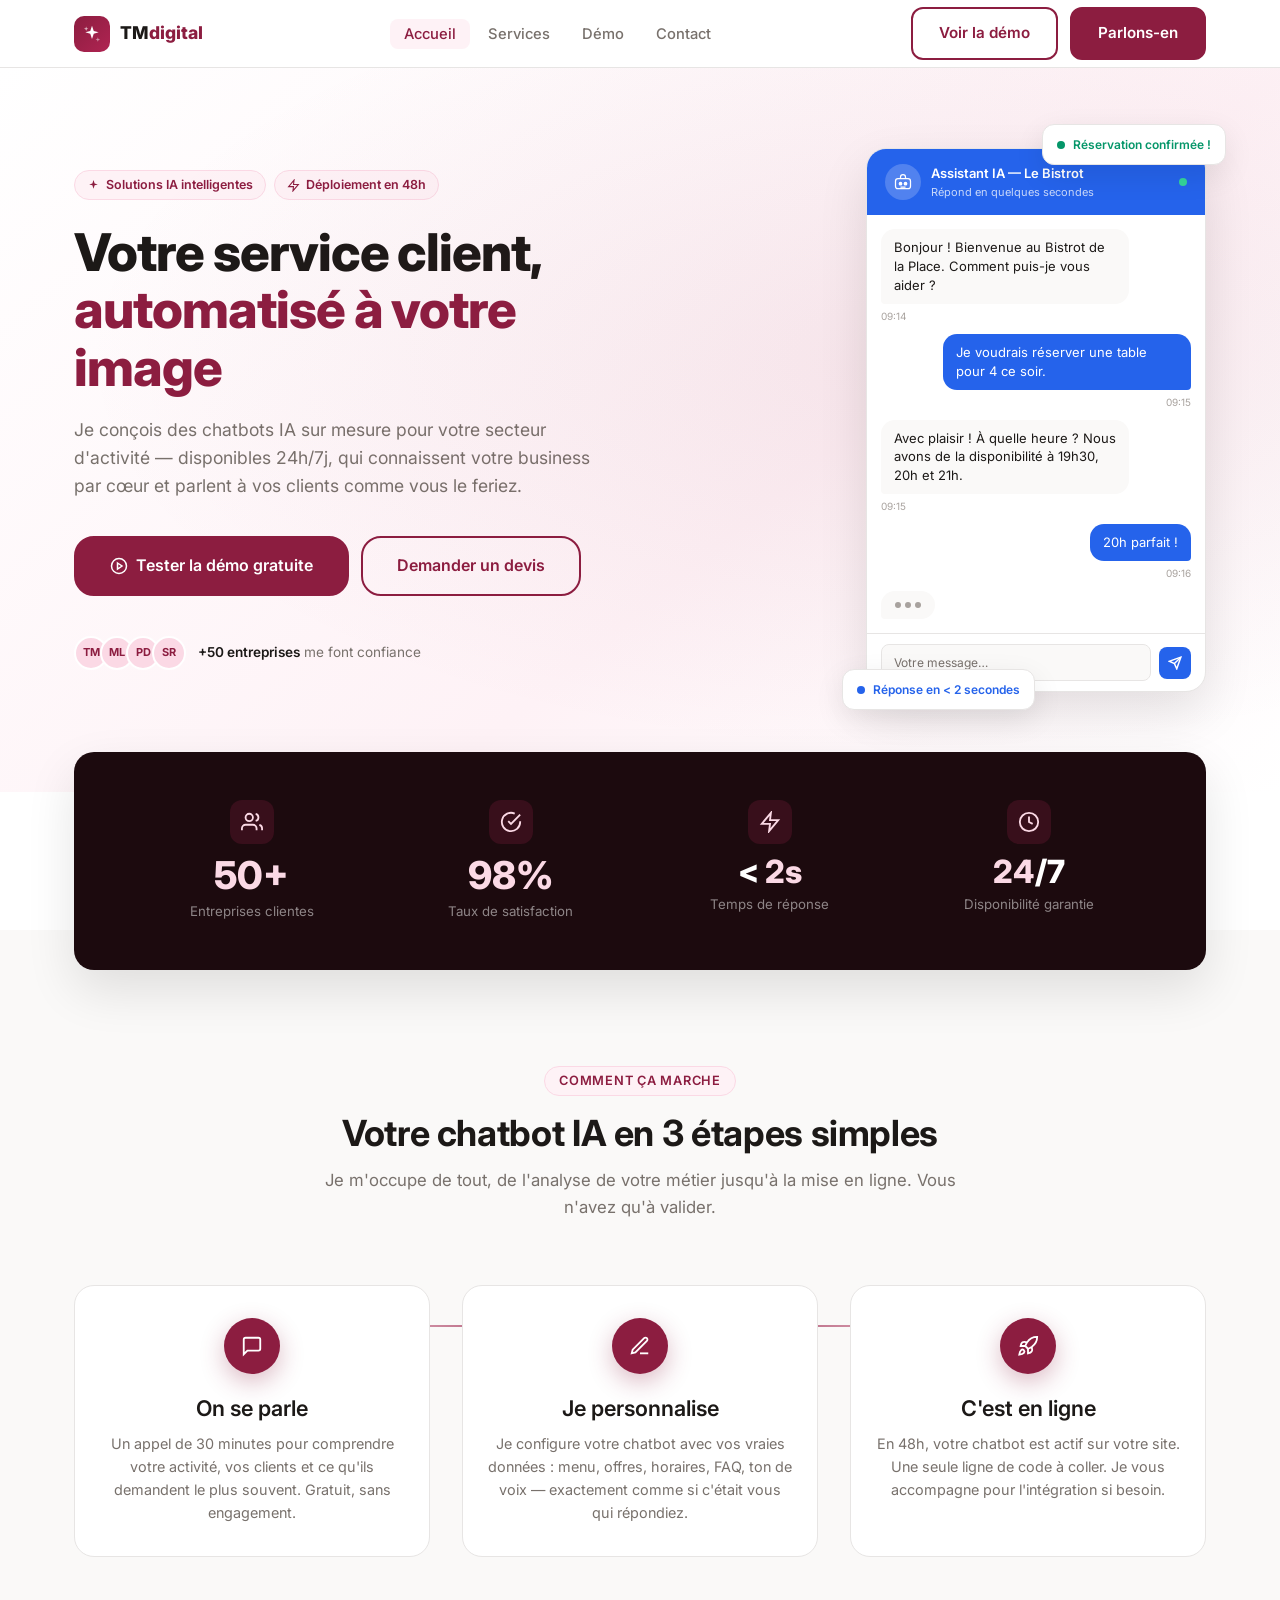
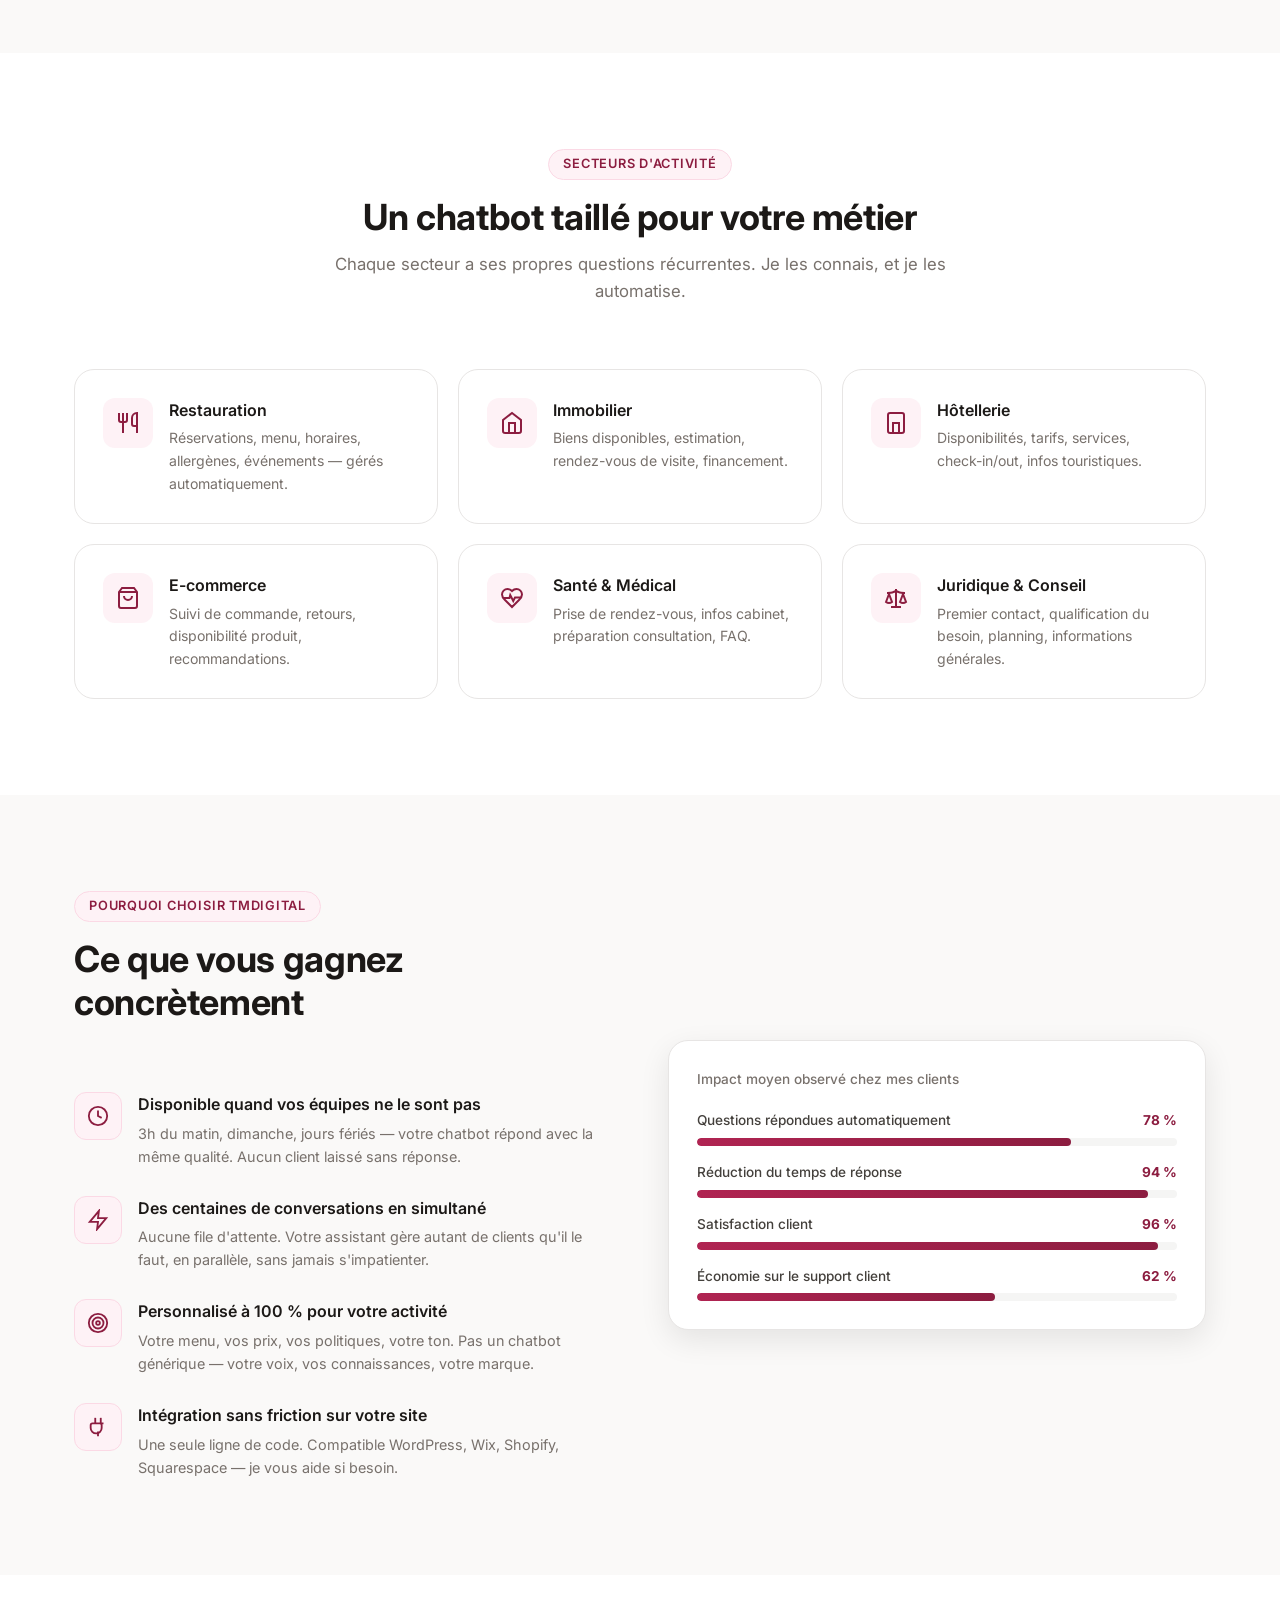
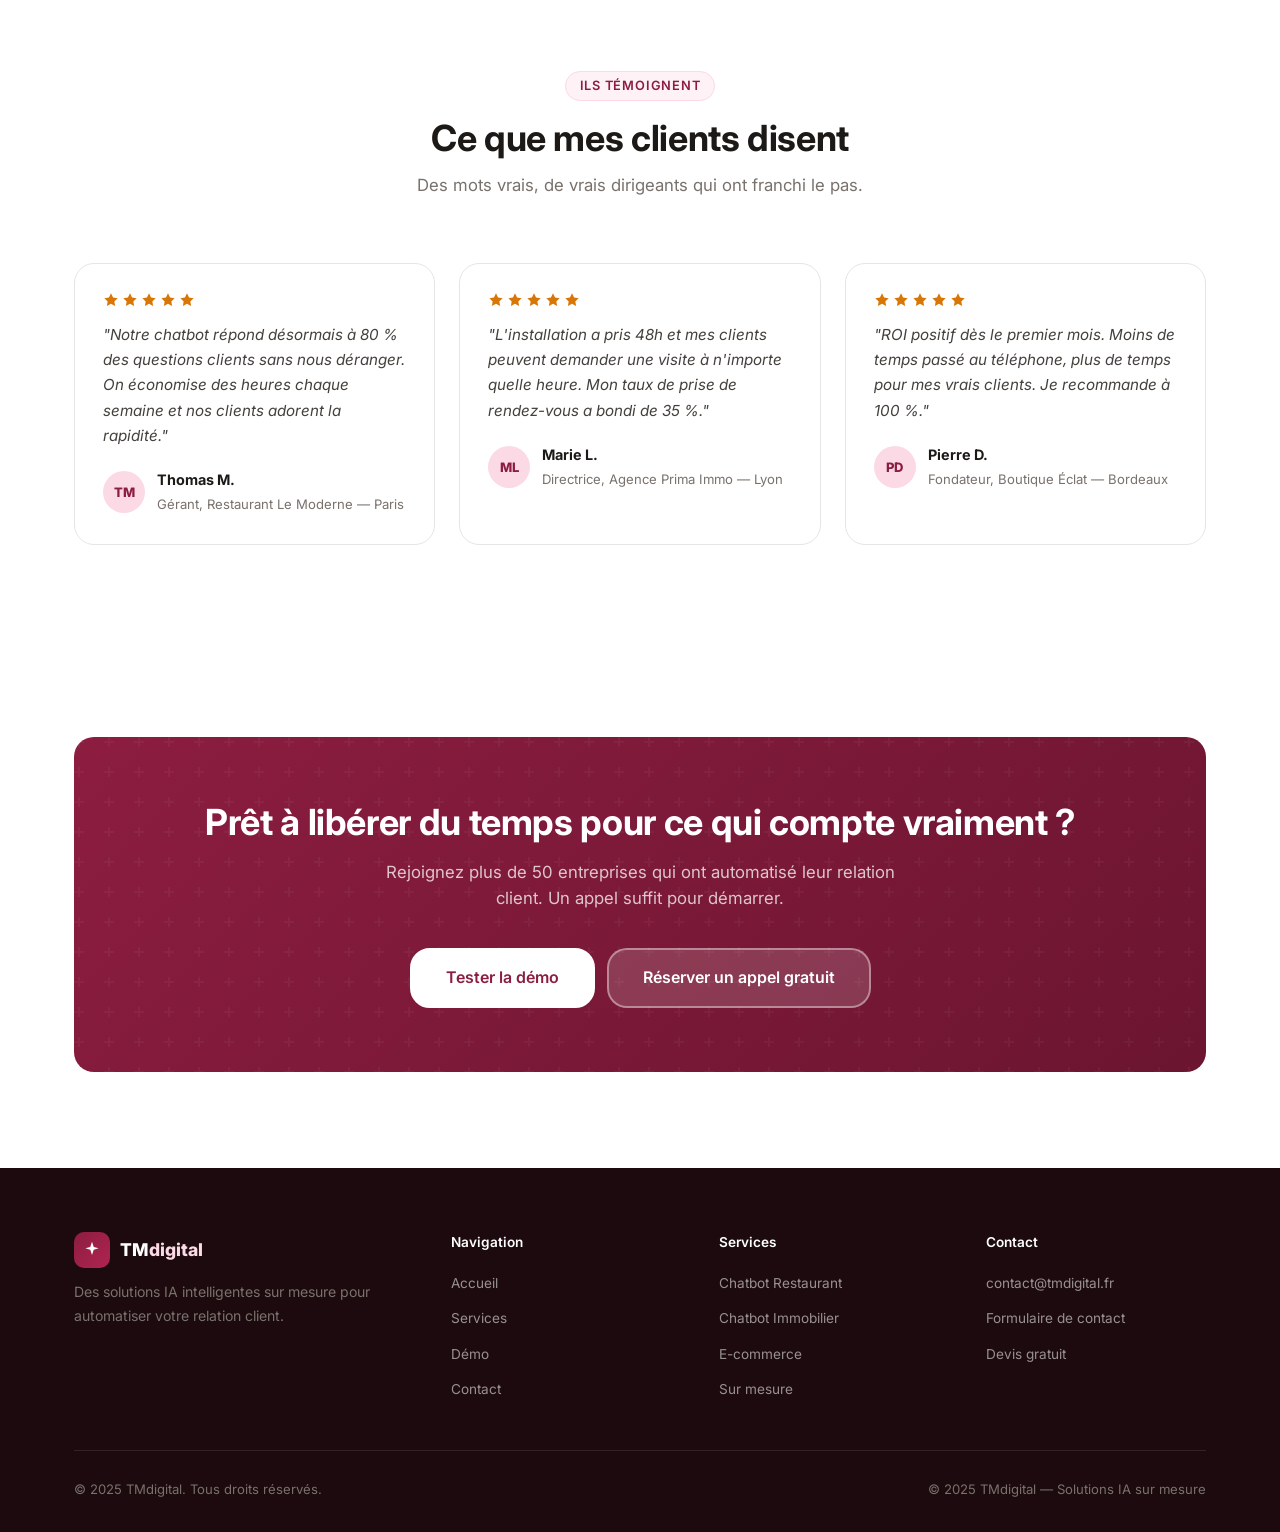
==== static/index.html @ 53745bdd "TM Digital - premier deploiement" ====
<!DOCTYPE html>
<html lang="fr">
<head>
  <meta charset="UTF-8" />
  <meta name="viewport" content="width=device-width, initial-scale=1.0" />
  <title>TMdigital — Solutions IA sur mesure pour votre entreprise</title>
  <meta name="description" content="TMdigital conçoit des chatbots IA personnalisés pour votre secteur. Restaurant, immobilier, e-commerce. Disponibles 24h/7j, intégrables en 48h." />
  <link rel="preconnect" href="https://fonts.googleapis.com" />
  <link rel="preconnect" href="https://fonts.gstatic.com" crossorigin />
  <link href="https://fonts.googleapis.com/css2?family=Inter:wght@400;500;600;700;800&display=swap" rel="stylesheet" />
  <link rel="stylesheet" href="/static/css/style.css" />
</head>
<body>

<!-- ── Navigation ── -->
<header class="nav">
  <div class="container nav-inner">
    <a href="/" class="nav-logo">
      <div class="nav-logo-icon">
        <!-- Sparkle IA -->
        <svg width="20" height="20" viewBox="0 0 24 24" fill="white">
          <path d="M12 2l2.09 6.26L20 10l-5.91 1.74L12 18l-2.09-6.26L4 10l5.91-1.74L12 2z"/>
          <path d="M5 3l.68 2.04L7.74 5.72 5.72 6.4 5 8.44 4.28 6.4 2.26 5.72l2.06-.68L5 3z" opacity=".7"/>
          <path d="M19 16l.68 2.04 2.06.68-2.06.68L19 21.44l-.68-2.04-2.06-.68 2.06-.68L19 16z" opacity=".5"/>
        </svg>
      </div>
      <div class="nav-logo-name">TM<span>digital</span></div>
    </a>
    <nav aria-label="Navigation principale">
      <ul class="nav-links">
        <li><a href="/" class="active">Accueil</a></li>
        <li><a href="/services">Services</a></li>
        <li><a href="/demo">Démo</a></li>
        <li><a href="/contact">Contact</a></li>
      </ul>
    </nav>
    <div class="nav-cta">
      <a href="/demo" class="btn btn-outline">Voir la démo</a>
      <a href="tel:+32465741025" class="btn btn-primary">Parlons-en</a>
    </div>
    <button class="nav-burger" aria-label="Menu" aria-expanded="false">
      <span></span><span></span><span></span>
    </button>
  </div>
</header>

<!-- ── Hero ── -->
<section class="hero">
  <div class="container hero-grid">
    <div class="hero-content">
      <div class="hero-badges">
        <span class="hero-badge">
          <svg viewBox="0 0 24 24" fill="currentColor"><path d="M12 2l2.09 6.26L20 10l-5.91 1.74L12 18l-2.09-6.26L4 10l5.91-1.74L12 2z"/></svg>
          Solutions IA intelligentes
        </span>
        <span class="hero-badge">
          <svg viewBox="0 0 24 24" fill="none" stroke="currentColor" stroke-width="2"><path d="M13 2L3 14h9l-1 8 10-12h-9l1-8z"/></svg>
          Déploiement en 48h
        </span>
      </div>
      <h1>
        Votre service client,<br>
        <em>automatisé à votre image</em>
      </h1>
      <p class="hero-sub">
        Je conçois des chatbots IA sur mesure pour votre secteur d'activité —
        disponibles 24h/7j, qui connaissent votre business par cœur et parlent
        à vos clients comme vous le feriez.
      </p>
      <div class="hero-actions">
        <a href="/demo" class="btn btn-primary btn-lg">
          <svg width="18" height="18" viewBox="0 0 24 24" fill="none" stroke="currentColor" stroke-width="2"><circle cx="12" cy="12" r="10"/><polygon points="10 8 16 12 10 16 10 8"/></svg>
          Tester la démo gratuite
        </a>
        <a href="/contact" class="btn btn-outline btn-lg">Demander un devis</a>
      </div>
      <div class="hero-trust">
        <div class="trust-avatars">
          <div class="trust-avatar">TM</div>
          <div class="trust-avatar">ML</div>
          <div class="trust-avatar">PD</div>
          <div class="trust-avatar">SR</div>
        </div>
        <p class="trust-text"><strong>+50 entreprises</strong> me font confiance</p>
      </div>
    </div>

    <div class="hero-visual">
      <div style="position:relative">
        <div class="chat-mockup">
          <div class="chat-mockup-header">
            <div class="cm-avatar">
              <svg width="20" height="20" viewBox="0 0 24 24" fill="none" stroke="white" stroke-width="1.5"><rect x="3" y="8" width="18" height="12" rx="3"/><path d="M9 8V6a3 3 0 116 0v2"/><circle cx="9" cy="14" r="1.5" fill="white"/><circle cx="15" cy="14" r="1.5" fill="white"/><path d="M9 18h6"/></svg>
            </div>
            <div class="cm-info">
              <h4>Assistant IA — Le Bistrot</h4>
              <p>Répond en quelques secondes</p>
            </div>
            <div class="cm-status"></div>
          </div>
          <div class="chat-mockup-body">
            <div class="cm-msg bot">
              <div class="cm-bubble">Bonjour ! Bienvenue au Bistrot de la Place. Comment puis-je vous aider ?</div>
              <div class="cm-time">09:14</div>
            </div>
            <div class="cm-msg user">
              <div class="cm-bubble">Je voudrais réserver une table pour 4 ce soir.</div>
              <div class="cm-time">09:15</div>
            </div>
            <div class="cm-msg bot">
              <div class="cm-bubble">Avec plaisir ! À quelle heure ? Nous avons de la disponibilité à 19h30, 20h et 21h.</div>
              <div class="cm-time">09:15</div>
            </div>
            <div class="cm-msg user">
              <div class="cm-bubble">20h parfait !</div>
              <div class="cm-time">09:16</div>
            </div>
            <div class="cm-msg cm-typing bot">
              <div class="cm-bubble">
                <div class="cm-dot"></div>
                <div class="cm-dot"></div>
                <div class="cm-dot"></div>
              </div>
            </div>
          </div>
          <div class="chat-mockup-input">
            <div class="cm-input-field">Votre message…</div>
            <div class="cm-send-btn">
              <svg width="14" height="14" viewBox="0 0 24 24" fill="none" stroke="white" stroke-width="2.5"><line x1="22" y1="2" x2="11" y2="13"/><polygon points="22 2 15 22 11 13 2 9 22 2"/></svg>
            </div>
          </div>
        </div>
        <div class="float-badge float-badge-1">
          <div class="float-dot"></div>
          Réservation confirmée !
        </div>
        <div class="float-badge float-badge-2">
          <div class="float-dot"></div>
          Réponse en &lt; 2 secondes
        </div>
      </div>
    </div>
  </div>
</section>

<!-- ── Stats ── -->
<section class="section stats">
  <div class="container">
    <div class="stats-inner">
      <div class="stat-item fade-up">
        <div class="stat-icon">
          <svg viewBox="0 0 24 24" fill="none" stroke="currentColor" stroke-width="2"><path d="M17 21v-2a4 4 0 00-4-4H5a4 4 0 00-4 4v2"/><circle cx="9" cy="7" r="4"/><path d="M23 21v-2a4 4 0 00-3-3.87"/><path d="M16 3.13a4 4 0 010 7.75"/></svg>
        </div>
        <div class="stat-number"><em data-count="50" data-suffix="+">50+</em></div>
        <div class="stat-label">Entreprises clientes</div>
      </div>
      <div class="stat-item fade-up">
        <div class="stat-icon">
          <svg viewBox="0 0 24 24" fill="none" stroke="currentColor" stroke-width="2"><path d="M22 11.08V12a10 10 0 11-5.93-9.14"/><polyline points="22 4 12 14.01 9 11.01"/></svg>
        </div>
        <div class="stat-number"><em data-count="98" data-suffix="%">98%</em></div>
        <div class="stat-label">Taux de satisfaction</div>
      </div>
      <div class="stat-item fade-up">
        <div class="stat-icon">
          <svg viewBox="0 0 24 24" fill="none" stroke="currentColor" stroke-width="2"><polygon points="13 2 3 14 12 14 11 22 21 10 12 10 13 2"/></svg>
        </div>
        <div class="stat-number" style="font-size:2rem">&lt; <em>2s</em></div>
        <div class="stat-label">Temps de réponse</div>
      </div>
      <div class="stat-item fade-up">
        <div class="stat-icon">
          <svg viewBox="0 0 24 24" fill="none" stroke="currentColor" stroke-width="2"><circle cx="12" cy="12" r="10"/><polyline points="12 6 12 12 16 14"/></svg>
        </div>
        <div class="stat-number" style="font-size:2rem"><em>24</em>/7</div>
        <div class="stat-label">Disponibilité garantie</div>
      </div>
    </div>
  </div>
</section>

<!-- ── Comment ça marche ── -->
<section class="section section--alt" style="padding-top:136px">
  <div class="container">
    <div class="section-header fade-up">
      <span class="section-label">Comment ça marche</span>
      <h2>Votre chatbot IA en 3 étapes simples</h2>
      <p>Je m'occupe de tout, de l'analyse de votre métier jusqu'à la mise en ligne. Vous n'avez qu'à valider.</p>
    </div>
    <div class="steps">
      <div class="step-card fade-up">
        <div class="step-num">
          <svg viewBox="0 0 24 24" fill="none" stroke="white" stroke-width="2"><path d="M21 15a2 2 0 01-2 2H7l-4 4V5a2 2 0 012-2h14a2 2 0 012 2z"/></svg>
        </div>
        <h3>On se parle</h3>
        <p>Un appel de 30 minutes pour comprendre votre activité, vos clients et ce qu'ils demandent le plus souvent. Gratuit, sans engagement.</p>
      </div>
      <div class="step-card fade-up">
        <div class="step-num">
          <svg viewBox="0 0 24 24" fill="none" stroke="white" stroke-width="2"><path d="M12 20h9"/><path d="M16.5 3.5a2.121 2.121 0 013 3L7 19l-4 1 1-4L16.5 3.5z"/></svg>
        </div>
        <h3>Je personnalise</h3>
        <p>Je configure votre chatbot avec vos vraies données : menu, offres, horaires, FAQ, ton de voix — exactement comme si c'était vous qui répondiez.</p>
      </div>
      <div class="step-card fade-up">
        <div class="step-num">
          <svg viewBox="0 0 24 24" fill="none" stroke="white" stroke-width="2"><path d="M4.5 16.5c-1.5 1.26-2 5-2 5s3.74-.5 5-2c.71-.84.7-2.13-.09-2.91a2.18 2.18 0 00-2.91-.09z"/><path d="m12 15-3-3a22 22 0 012-3.95A12.88 12.88 0 0122 2c0 2.72-.78 7.5-6 11a22.35 22.35 0 01-4 2z"/><path d="M9 12H4s.55-3.03 2-4c1.62-1.08 5 0 5 0"/><path d="M12 15v5s3.03-.55 4-2c1.08-1.62 0-5 0-5"/></svg>
        </div>
        <h3>C'est en ligne</h3>
        <p>En 48h, votre chatbot est actif sur votre site. Une seule ligne de code à coller. Je vous accompagne pour l'intégration si besoin.</p>
      </div>
    </div>
  </div>
</section>

<!-- ── Secteurs ── -->
<section class="section">
  <div class="container">
    <div class="section-header fade-up">
      <span class="section-label">Secteurs d'activité</span>
      <h2>Un chatbot taillé pour votre métier</h2>
      <p>Chaque secteur a ses propres questions récurrentes. Je les connais, et je les automatise.</p>
    </div>
    <div class="industries-grid">
      <div class="industry-card fade-up">
        <div class="industry-icon">
          <svg viewBox="0 0 24 24" fill="none" stroke="currentColor" stroke-width="2"><path d="M3 2v7c0 1.1.9 2 2 2h4a2 2 0 002-2V2"/><path d="M7 2v20"/><path d="M21 15V2a5 5 0 00-5 5v6c0 1.1.9 2 2 2h3zm0 0v7"/></svg>
        </div>
        <div class="industry-info">
          <h4>Restauration</h4>
          <p>Réservations, menu, horaires, allergènes, événements — gérés automatiquement.</p>
        </div>
      </div>
      <div class="industry-card fade-up">
        <div class="industry-icon">
          <svg viewBox="0 0 24 24" fill="none" stroke="currentColor" stroke-width="2"><path d="m3 9 9-7 9 7v11a2 2 0 01-2 2H5a2 2 0 01-2-2z"/><polyline points="9 22 9 12 15 12 15 22"/></svg>
        </div>
        <div class="industry-info">
          <h4>Immobilier</h4>
          <p>Biens disponibles, estimation, rendez-vous de visite, financement.</p>
        </div>
      </div>
      <div class="industry-card fade-up">
        <div class="industry-icon">
          <svg viewBox="0 0 24 24" fill="none" stroke="currentColor" stroke-width="2"><rect x="4" y="2" width="16" height="20" rx="2"/><path d="M9 22V12h6v10"/><path d="M8 6h.01M12 6h.01M16 6h.01M8 10h.01M12 10h.01M16 10h.01"/></svg>
        </div>
        <div class="industry-info">
          <h4>Hôtellerie</h4>
          <p>Disponibilités, tarifs, services, check-in/out, infos touristiques.</p>
        </div>
      </div>
      <div class="industry-card fade-up">
        <div class="industry-icon">
          <svg viewBox="0 0 24 24" fill="none" stroke="currentColor" stroke-width="2"><path d="M6 2 3 6v14a2 2 0 002 2h14a2 2 0 002-2V6l-3-4z"/><line x1="3" y1="6" x2="21" y2="6"/><path d="M16 10a4 4 0 01-8 0"/></svg>
        </div>
        <div class="industry-info">
          <h4>E-commerce</h4>
          <p>Suivi de commande, retours, disponibilité produit, recommandations.</p>
        </div>
      </div>
      <div class="industry-card fade-up">
        <div class="industry-icon">
          <svg viewBox="0 0 24 24" fill="none" stroke="currentColor" stroke-width="2"><path d="M19 14c1.49-1.46 3-3.21 3-5.5A5.5 5.5 0 0016.5 3c-1.76 0-3 .5-4.5 2-1.5-1.5-2.74-2-4.5-2A5.5 5.5 0 002 8.5c0 2.3 1.5 4.05 3 5.5l7 7Z"/><path d="M3.22 12H9.5l.75-3 3 6 1.75-3.5H21"/></svg>
        </div>
        <div class="industry-info">
          <h4>Santé & Médical</h4>
          <p>Prise de rendez-vous, infos cabinet, préparation consultation, FAQ.</p>
        </div>
      </div>
      <div class="industry-card fade-up">
        <div class="industry-icon">
          <svg viewBox="0 0 24 24" fill="none" stroke="currentColor" stroke-width="2"><path d="m16 16 3-8 3 8c-.87.65-1.92 1-3 1s-2.13-.35-3-1Z"/><path d="m2 16 3-8 3 8c-.87.65-1.92 1-3 1s-2.13-.35-3-1Z"/><path d="M7 21h10M12 3v18M3 7h2c2 0 5-1 7-2 2 1 5 2 7 2h2"/></svg>
        </div>
        <div class="industry-info">
          <h4>Juridique & Conseil</h4>
          <p>Premier contact, qualification du besoin, planning, informations générales.</p>
        </div>
      </div>
    </div>
  </div>
</section>

<!-- ── Avantages ── -->
<section class="section section--alt">
  <div class="container">
    <div class="benefits-grid">
      <div class="benefits-list">
        <div class="section-header" style="text-align:left;margin-bottom:40px;margin-inline:0">
          <span class="section-label fade-up">Pourquoi choisir TMdigital</span>
          <h2 class="fade-up">Ce que vous gagnez concrètement</h2>
        </div>
        <div class="benefit-item fade-up">
          <div class="benefit-icon">
            <svg viewBox="0 0 24 24" fill="none" stroke="currentColor" stroke-width="2"><circle cx="12" cy="12" r="10"/><polyline points="12 6 12 12 16 14"/></svg>
          </div>
          <div class="benefit-text">
            <h4>Disponible quand vos équipes ne le sont pas</h4>
            <p>3h du matin, dimanche, jours fériés — votre chatbot répond avec la même qualité. Aucun client laissé sans réponse.</p>
          </div>
        </div>
        <div class="benefit-item fade-up">
          <div class="benefit-icon">
            <svg viewBox="0 0 24 24" fill="none" stroke="currentColor" stroke-width="2"><polygon points="13 2 3 14 12 14 11 22 21 10 12 10 13 2"/></svg>
          </div>
          <div class="benefit-text">
            <h4>Des centaines de conversations en simultané</h4>
            <p>Aucune file d'attente. Votre assistant gère autant de clients qu'il le faut, en parallèle, sans jamais s'impatienter.</p>
          </div>
        </div>
        <div class="benefit-item fade-up">
          <div class="benefit-icon">
            <svg viewBox="0 0 24 24" fill="none" stroke="currentColor" stroke-width="2"><circle cx="12" cy="12" r="10"/><circle cx="12" cy="12" r="6"/><circle cx="12" cy="12" r="2"/></svg>
          </div>
          <div class="benefit-text">
            <h4>Personnalisé à 100 % pour votre activité</h4>
            <p>Votre menu, vos prix, vos politiques, votre ton. Pas un chatbot générique — votre voix, vos connaissances, votre marque.</p>
          </div>
        </div>
        <div class="benefit-item fade-up">
          <div class="benefit-icon">
            <svg viewBox="0 0 24 24" fill="none" stroke="currentColor" stroke-width="2"><path d="M12 22v-5"/><path d="M9 8V2"/><path d="M15 8V2"/><path d="M18 8H6a2 2 0 00-2 2v3a6 6 0 0012 0v-3a2 2 0 00-2-2Z"/></svg>
          </div>
          <div class="benefit-text">
            <h4>Intégration sans friction sur votre site</h4>
            <p>Une seule ligne de code. Compatible WordPress, Wix, Shopify, Squarespace — je vous aide si besoin.</p>
          </div>
        </div>
      </div>
      <div class="benefits-visual fade-up">
        <div class="metrics-card">
          <h4>Impact moyen observé chez mes clients</h4>
          <div class="metric-bar-item">
            <div class="metric-label">
              <span>Questions répondues automatiquement</span>
              <span>78 %</span>
            </div>
            <div class="metric-bar"><div class="metric-fill" style="width:78%"></div></div>
          </div>
          <div class="metric-bar-item">
            <div class="metric-label">
              <span>Réduction du temps de réponse</span>
              <span>94 %</span>
            </div>
            <div class="metric-bar"><div class="metric-fill" style="width:94%"></div></div>
          </div>
          <div class="metric-bar-item">
            <div class="metric-label">
              <span>Satisfaction client</span>
              <span>96 %</span>
            </div>
            <div class="metric-bar"><div class="metric-fill" style="width:96%"></div></div>
          </div>
          <div class="metric-bar-item">
            <div class="metric-label">
              <span>Économie sur le support client</span>
              <span>62 %</span>
            </div>
            <div class="metric-bar"><div class="metric-fill" style="width:62%"></div></div>
          </div>
        </div>
      </div>
    </div>
  </div>
</section>

<!-- ── Témoignages ── -->
<section class="section">
  <div class="container">
    <div class="section-header fade-up">
      <span class="section-label">Ils témoignent</span>
      <h2>Ce que mes clients disent</h2>
      <p>Des mots vrais, de vrais dirigeants qui ont franchi le pas.</p>
    </div>
    <div class="testimonials-grid">
      <div class="testimonial-card fade-up">
        <div class="stars">
          <svg viewBox="0 0 24 24" fill="currentColor"><polygon points="12 2 15.09 8.26 22 9.27 17 14.14 18.18 21.02 12 17.77 5.82 21.02 7 14.14 2 9.27 8.91 8.26 12 2"/></svg>
          <svg viewBox="0 0 24 24" fill="currentColor"><polygon points="12 2 15.09 8.26 22 9.27 17 14.14 18.18 21.02 12 17.77 5.82 21.02 7 14.14 2 9.27 8.91 8.26 12 2"/></svg>
          <svg viewBox="0 0 24 24" fill="currentColor"><polygon points="12 2 15.09 8.26 22 9.27 17 14.14 18.18 21.02 12 17.77 5.82 21.02 7 14.14 2 9.27 8.91 8.26 12 2"/></svg>
          <svg viewBox="0 0 24 24" fill="currentColor"><polygon points="12 2 15.09 8.26 22 9.27 17 14.14 18.18 21.02 12 17.77 5.82 21.02 7 14.14 2 9.27 8.91 8.26 12 2"/></svg>
          <svg viewBox="0 0 24 24" fill="currentColor"><polygon points="12 2 15.09 8.26 22 9.27 17 14.14 18.18 21.02 12 17.77 5.82 21.02 7 14.14 2 9.27 8.91 8.26 12 2"/></svg>
        </div>
        <p class="testimonial-text">
          "Notre chatbot répond désormais à 80 % des questions clients sans nous déranger.
          On économise des heures chaque semaine et nos clients adorent la rapidité."
        </p>
        <div class="testimonial-author">
          <div class="author-avatar">TM</div>
          <div class="author-info">
            <strong>Thomas M.</strong>
            <span>Gérant, Restaurant Le Moderne — Paris</span>
          </div>
        </div>
      </div>
      <div class="testimonial-card fade-up">
        <div class="stars">
          <svg viewBox="0 0 24 24" fill="currentColor"><polygon points="12 2 15.09 8.26 22 9.27 17 14.14 18.18 21.02 12 17.77 5.82 21.02 7 14.14 2 9.27 8.91 8.26 12 2"/></svg>
          <svg viewBox="0 0 24 24" fill="currentColor"><polygon points="12 2 15.09 8.26 22 9.27 17 14.14 18.18 21.02 12 17.77 5.82 21.02 7 14.14 2 9.27 8.91 8.26 12 2"/></svg>
          <svg viewBox="0 0 24 24" fill="currentColor"><polygon points="12 2 15.09 8.26 22 9.27 17 14.14 18.18 21.02 12 17.77 5.82 21.02 7 14.14 2 9.27 8.91 8.26 12 2"/></svg>
          <svg viewBox="0 0 24 24" fill="currentColor"><polygon points="12 2 15.09 8.26 22 9.27 17 14.14 18.18 21.02 12 17.77 5.82 21.02 7 14.14 2 9.27 8.91 8.26 12 2"/></svg>
          <svg viewBox="0 0 24 24" fill="currentColor"><polygon points="12 2 15.09 8.26 22 9.27 17 14.14 18.18 21.02 12 17.77 5.82 21.02 7 14.14 2 9.27 8.91 8.26 12 2"/></svg>
        </div>
        <p class="testimonial-text">
          "L'installation a pris 48h et mes clients peuvent demander une visite à n'importe quelle heure.
          Mon taux de prise de rendez-vous a bondi de 35 %."
        </p>
        <div class="testimonial-author">
          <div class="author-avatar">ML</div>
          <div class="author-info">
            <strong>Marie L.</strong>
            <span>Directrice, Agence Prima Immo — Lyon</span>
          </div>
        </div>
      </div>
      <div class="testimonial-card fade-up">
        <div class="stars">
          <svg viewBox="0 0 24 24" fill="currentColor"><polygon points="12 2 15.09 8.26 22 9.27 17 14.14 18.18 21.02 12 17.77 5.82 21.02 7 14.14 2 9.27 8.91 8.26 12 2"/></svg>
          <svg viewBox="0 0 24 24" fill="currentColor"><polygon points="12 2 15.09 8.26 22 9.27 17 14.14 18.18 21.02 12 17.77 5.82 21.02 7 14.14 2 9.27 8.91 8.26 12 2"/></svg>
          <svg viewBox="0 0 24 24" fill="currentColor"><polygon points="12 2 15.09 8.26 22 9.27 17 14.14 18.18 21.02 12 17.77 5.82 21.02 7 14.14 2 9.27 8.91 8.26 12 2"/></svg>
          <svg viewBox="0 0 24 24" fill="currentColor"><polygon points="12 2 15.09 8.26 22 9.27 17 14.14 18.18 21.02 12 17.77 5.82 21.02 7 14.14 2 9.27 8.91 8.26 12 2"/></svg>
          <svg viewBox="0 0 24 24" fill="currentColor"><polygon points="12 2 15.09 8.26 22 9.27 17 14.14 18.18 21.02 12 17.77 5.82 21.02 7 14.14 2 9.27 8.91 8.26 12 2"/></svg>
        </div>
        <p class="testimonial-text">
          "ROI positif dès le premier mois. Moins de temps passé au téléphone,
          plus de temps pour mes vrais clients. Je recommande à 100 %."
        </p>
        <div class="testimonial-author">
          <div class="author-avatar">PD</div>
          <div class="author-info">
            <strong>Pierre D.</strong>
            <span>Fondateur, Boutique Éclat — Bordeaux</span>
          </div>
        </div>
      </div>
    </div>
  </div>
</section>

<!-- ── CTA ── -->
<section class="section">
  <div class="container">
    <div class="cta-banner fade-up">
      <h2>Prêt à libérer du temps pour ce qui compte vraiment ?</h2>
      <p>Rejoignez plus de 50 entreprises qui ont automatisé leur relation client. Un appel suffit pour démarrer.</p>
      <div class="btn-actions">
        <a href="/demo" class="btn btn-white btn-lg">Tester la démo</a>
        <a href="tel:+32465741025" class="btn btn-lg" style="background:rgba(255,255,255,.15);color:#fff;border-color:rgba(255,255,255,.4)">
          Réserver un appel gratuit
        </a>
      </div>
    </div>
  </div>
</section>

<!-- ── Footer ── -->
<footer class="footer">
  <div class="container">
    <div class="footer-grid">
      <div class="footer-brand">
        <a href="/" class="nav-logo" style="color:#fff">
          <div class="nav-logo-icon footer-logo-icon">
            <svg width="20" height="20" viewBox="0 0 24 24" fill="white"><path d="M12 2l2.09 6.26L20 10l-5.91 1.74L12 18l-2.09-6.26L4 10l5.91-1.74L12 2z"/></svg>
          </div>
          <div class="nav-logo-name">TM<span style="color:var(--primary-100)">digital</span></div>
        </a>
        <p>Des solutions IA intelligentes sur mesure pour automatiser votre relation client.</p>
      </div>
      <div class="footer-col">
        <h5>Navigation</h5>
        <ul class="footer-links">
          <li><a href="/">Accueil</a></li>
          <li><a href="/services">Services</a></li>
          <li><a href="/demo">Démo</a></li>
          <li><a href="/contact">Contact</a></li>
        </ul>
      </div>
      <div class="footer-col">
        <h5>Services</h5>
        <ul class="footer-links">
          <li><a href="/services">Chatbot Restaurant</a></li>
          <li><a href="/services">Chatbot Immobilier</a></li>
          <li><a href="/services">E-commerce</a></li>
          <li><a href="/services">Sur mesure</a></li>
        </ul>
      </div>
      <div class="footer-col">
        <h5>Contact</h5>
        <ul class="footer-links">
          <li><a href="mailto:contact@tmdigital.fr">contact@tmdigital.fr</a></li>
          <li><a href="/contact">Formulaire de contact</a></li>
          <li><a href="/contact">Devis gratuit</a></li>
        </ul>
      </div>
    </div>
    <div class="footer-bottom">
      <p>© 2025 TMdigital. Tous droits réservés.</p>
      <p>© 2025 TMdigital — Solutions IA sur mesure</p>
    </div>
  </div>
</footer>

<script src="/static/js/main.js"></script>
</body>
</html>
---- static/css/style.css ----
/* ============================================================
   ThierryAI — Design System
   ============================================================ */

:root {
  /* ── Couleurs marque (bordeaux/burgundy) ── */
  --primary:        #8C1D40;
  --primary-dark:   #6B1530;
  --primary-light:  #B02452;
  --primary-50:     #FEF2F6;
  --primary-100:    #FBD9E5;

  /* ── Couleur produit (chatbot — bleu distinct) ── */
  --product:        #2563EB;
  --product-dark:   #1D4ED8;
  --product-50:     #EFF6FF;
  --product-100:    #DBEAFE;

  /* ── Accent ── */
  --gold:           #D97706;
  --gold-light:     #FEF3C7;
  --success:        #059669;
  --success-light:  #D1FAE5;

  /* ── Typographie (tons chauds) ── */
  --text:           #1C1917;
  --text-2:         #44403C;
  --text-3:         #78716C;
  --text-4:         #A8A29E;

  /* ── Bordures & Fonds ── */
  --border:         #E7E5E4;
  --border-light:   #F5F5F4;
  --bg:             #FFFFFF;
  --bg-alt:         #FAF9F8;
  --bg-dark:        #1C0A0E;     /* bordeaux très sombre */

  /* ── Ombres ── */
  --shadow-sm:      0 1px 3px rgba(0,0,0,.07);
  --shadow:         0 4px 12px rgba(0,0,0,.07);
  --shadow-lg:      0 10px 30px rgba(0,0,0,.09);
  --shadow-xl:      0 20px 50px rgba(0,0,0,.11);
  --shadow-brand:   0 8px 24px rgba(140,29,64,.30);

  /* ── Radii ── */
  --radius:         8px;
  --radius-lg:      12px;
  --radius-xl:      20px;

  /* ── Misc ── */
  --nav-h:          68px;
  --transition:     all .2s ease;
}

/* ── Reset & Base ── */
*, *::before, *::after { box-sizing: border-box; margin: 0; padding: 0; }
html  { scroll-behavior: smooth; }
body  {
  font-family: 'Inter', system-ui, -apple-system, sans-serif;
  color: var(--text);
  background: var(--bg);
  line-height: 1.6;
  font-size: 16px;
  -webkit-font-smoothing: antialiased;
}
img, svg { display: block; max-width: 100%; }
a   { text-decoration: none; color: inherit; }
button, input, textarea, select { font-family: inherit; font-size: inherit; }

/* ── Typographie ── */
h1 { font-size: clamp(2rem, 5vw, 3.25rem); font-weight: 800; line-height: 1.1; letter-spacing: -.02em; }
h2 { font-size: clamp(1.5rem, 3vw, 2.25rem); font-weight: 700; line-height: 1.2; letter-spacing: -.01em; }
h3 { font-size: clamp(1.1rem, 2vw, 1.35rem); font-weight: 600; line-height: 1.3; }
h4 { font-size: 1rem; font-weight: 600; }
p  { color: var(--text-3); }

/* ── Layout ── */
.container {
  width: 100%;
  max-width: 1180px;
  margin-inline: auto;
  padding-inline: 24px;
}
.section       { padding-block: 96px; }
.section--alt  { background: var(--bg-alt); }

.section-label {
  display: inline-flex;
  align-items: center;
  gap: 6px;
  font-size: .8rem;
  font-weight: 600;
  letter-spacing: .06em;
  text-transform: uppercase;
  color: var(--primary);
  background: var(--primary-50);
  border: 1px solid var(--primary-100);
  border-radius: 100px;
  padding: 4px 14px;
  margin-bottom: 16px;
}
.section-header {
  text-align: center;
  max-width: 640px;
  margin-inline: auto;
  margin-bottom: 64px;
}
.section-header p { margin-top: 12px; font-size: 1.05rem; }

/* ── Boutons ── */
.btn {
  display: inline-flex;
  align-items: center;
  gap: 8px;
  font-weight: 600;
  font-size: .95rem;
  padding: 12px 26px;
  border-radius: var(--radius-lg);
  border: 2px solid transparent;
  cursor: pointer;
  transition: var(--transition);
  white-space: nowrap;
}
.btn-primary {
  background: var(--primary);
  color: #fff;
  border-color: var(--primary);
}
.btn-primary:hover {
  background: var(--primary-dark);
  border-color: var(--primary-dark);
  transform: translateY(-1px);
  box-shadow: var(--shadow-brand);
}
.btn-outline {
  background: transparent;
  color: var(--primary);
  border-color: var(--primary);
}
.btn-outline:hover { background: var(--primary-50); }
.btn-white {
  background: #fff;
  color: var(--primary);
  border-color: #fff;
}
.btn-white:hover { background: #f9f0f3; transform: translateY(-1px); }
.btn-lg { padding: 15px 34px; font-size: 1rem; border-radius: var(--radius-xl); }

/* ── Navigation ── */
.nav {
  position: sticky;
  top: 0;
  z-index: 100;
  height: var(--nav-h);
  background: rgba(255,255,255,.93);
  backdrop-filter: blur(14px);
  -webkit-backdrop-filter: blur(14px);
  border-bottom: 1px solid var(--border);
}
.nav-inner {
  height: 100%;
  display: flex;
  align-items: center;
  justify-content: space-between;
  gap: 32px;
}
.nav-logo {
  display: flex;
  align-items: center;
  gap: 10px;
  font-weight: 800;
  font-size: 1.1rem;
  color: var(--text);
  flex-shrink: 0;
}
.nav-logo-icon {
  width: 36px;
  height: 36px;
  background: linear-gradient(135deg, var(--primary) 0%, var(--primary-light) 100%);
  border-radius: 10px;
  display: flex;
  align-items: center;
  justify-content: center;
  flex-shrink: 0;
}
.nav-logo-name { display: flex; align-items: baseline; gap: 1px; }
.nav-logo-name span { color: var(--primary); }
.nav-links { display: flex; align-items: center; gap: 4px; list-style: none; }
.nav-links a {
  font-size: .92rem;
  font-weight: 500;
  color: var(--text-3);
  padding: 6px 14px;
  border-radius: var(--radius);
  transition: var(--transition);
}
.nav-links a:hover  { color: var(--text); background: var(--bg-alt); }
.nav-links a.active { color: var(--primary); background: var(--primary-50); }
.nav-cta { display: flex; align-items: center; gap: 12px; }
.nav-burger {
  display: none;
  flex-direction: column;
  gap: 5px;
  cursor: pointer;
  padding: 6px;
  border-radius: var(--radius);
  border: none;
  background: none;
}
.nav-burger span {
  display: block;
  width: 22px;
  height: 2px;
  background: var(--text);
  border-radius: 2px;
  transition: var(--transition);
}

/* ── Hero ── */
.hero {
  overflow: hidden;
  padding-top: 80px;
  padding-bottom: 100px;
  background: linear-gradient(140deg, #fff 0%, var(--primary-50) 60%, #fff 100%);
  position: relative;
}
.hero::before {
  content: '';
  position: absolute;
  inset: 0;
  background: radial-gradient(ellipse at 72% 40%, rgba(140,29,64,.07) 0%, transparent 65%);
  pointer-events: none;
}
.hero-grid {
  display: grid;
  grid-template-columns: 1fr 1fr;
  gap: 64px;
  align-items: center;
}
.hero-badges { display: flex; gap: 8px; margin-bottom: 24px; flex-wrap: wrap; }
.hero-badge {
  font-size: .78rem;
  font-weight: 600;
  color: var(--primary);
  background: var(--primary-50);
  border: 1px solid var(--primary-100);
  border-radius: 100px;
  padding: 4px 12px;
  display: inline-flex;
  align-items: center;
  gap: 6px;
}
.hero-badge svg { width: 13px; height: 13px; }
.hero h1 { margin-bottom: 20px; color: var(--text); }
.hero h1 em { font-style: normal; color: var(--primary); }
.hero-sub { font-size: 1.1rem; color: var(--text-3); margin-bottom: 36px; max-width: 520px; }
.hero-actions { display: flex; align-items: center; gap: 12px; flex-wrap: wrap; }
.hero-trust { margin-top: 40px; display: flex; align-items: center; gap: 12px; }
.trust-avatars { display: flex; align-items: center; }
.trust-avatar {
  width: 34px;
  height: 34px;
  border-radius: 50%;
  border: 2px solid #fff;
  background: var(--primary-100);
  color: var(--primary);
  display: flex;
  align-items: center;
  justify-content: center;
  font-size: 11px;
  font-weight: 700;
  margin-left: -8px;
}
.trust-avatar:first-child { margin-left: 0; }
.trust-text { font-size: .85rem; color: var(--text-3); }
.trust-text strong { color: var(--text); font-weight: 600; }
.hero-visual { display: flex; justify-content: flex-end; position: relative; }

/* ── Chat Mockup (hero — garde le bleu du produit) ── */
.chat-mockup {
  width: 340px;
  background: #fff;
  border-radius: var(--radius-xl);
  box-shadow: var(--shadow-xl);
  overflow: hidden;
  border: 1px solid var(--border);
}
.chat-mockup-header {
  background: var(--product);
  padding: 14px 18px;
  display: flex;
  align-items: center;
  gap: 10px;
}
.cm-avatar {
  width: 36px; height: 36px;
  background: rgba(255,255,255,.2);
  border-radius: 50%;
  display: flex;
  align-items: center;
  justify-content: center;
  flex-shrink: 0;
}
.cm-info h4 { color: #fff; font-size: 13px; font-weight: 600; }
.cm-info p  { color: rgba(255,255,255,.75); font-size: 11px; }
.cm-status  { width: 8px; height: 8px; background: #34d399; border-radius: 50%; margin-left: auto; flex-shrink: 0; }
.chat-mockup-body { padding: 14px; display: flex; flex-direction: column; gap: 10px; }
.cm-msg { display: flex; flex-direction: column; gap: 4px; max-width: 80%; }
.cm-msg.user { align-self: flex-end; align-items: flex-end; }
.cm-msg.bot  { align-self: flex-start; }
.cm-bubble {
  padding: 9px 13px;
  border-radius: 14px;
  font-size: 13px;
  line-height: 1.45;
  color: var(--text);
  background: var(--bg-alt);
}
.cm-msg.user .cm-bubble { background: var(--product); color: #fff; border-bottom-right-radius: 4px; }
.cm-msg.bot  .cm-bubble { border-bottom-left-radius: 4px; }
.cm-time { font-size: 10px; color: var(--text-4); }
.cm-typing .cm-bubble { display: flex; gap: 4px; align-items: center; padding: 11px 14px; }
.cm-dot { width: 6px; height: 6px; background: var(--text-4); border-radius: 50%; animation: bounce .9s ease-in-out infinite; }
.cm-dot:nth-child(2) { animation-delay: .15s; }
.cm-dot:nth-child(3) { animation-delay: .3s; }
@keyframes bounce { 0%,60%,100%{transform:translateY(0)} 30%{transform:translateY(-5px)} }
.chat-mockup-input {
  padding: 10px 14px;
  border-top: 1px solid var(--border);
  display: flex;
  align-items: center;
  gap: 8px;
}
.cm-input-field {
  flex: 1;
  background: var(--bg-alt);
  border: 1px solid var(--border);
  border-radius: 8px;
  padding: 8px 12px;
  font-size: 12px;
  color: var(--text-3);
}
.cm-send-btn {
  width: 32px; height: 32px;
  background: var(--product);
  border-radius: 8px;
  display: flex;
  align-items: center;
  justify-content: center;
}

.float-badge {
  position: absolute;
  background: #fff;
  border: 1px solid var(--border);
  border-radius: var(--radius-lg);
  padding: 10px 14px;
  box-shadow: var(--shadow-lg);
  font-size: 12px;
  font-weight: 600;
  display: flex;
  align-items: center;
  gap: 8px;
  white-space: nowrap;
}
.float-badge-1 { top: -24px; right: -20px; color: var(--success); }
.float-badge-2 { bottom: -18px; left: -24px; color: var(--product); }
.float-dot { width: 8px; height: 8px; background: currentColor; border-radius: 50%; flex-shrink: 0; }

/* ── Stats ── */
.stats { padding-block: 0; }
.stats-inner {
  background: var(--bg-dark);
  border-radius: var(--radius-xl);
  padding: 48px 64px;
  display: grid;
  grid-template-columns: repeat(4, 1fr);
  gap: 32px;
  margin-block: -40px;
  position: relative;
  z-index: 10;
  box-shadow: var(--shadow-xl);
}
.stat-item { text-align: center; }
.stat-icon {
  width: 44px; height: 44px;
  background: rgba(140,29,64,.25);
  border-radius: var(--radius-lg);
  display: flex;
  align-items: center;
  justify-content: center;
  margin-inline: auto;
  margin-bottom: 12px;
  color: var(--primary-100);
}
.stat-icon svg { width: 22px; height: 22px; }
.stat-number {
  font-size: 2.4rem;
  font-weight: 800;
  color: #fff;
  line-height: 1;
  margin-bottom: 6px;
}
.stat-number em { font-style: normal; color: var(--primary-100); }
.stat-label { font-size: .83rem; color: rgba(255,255,255,.5); }

/* ── Steps ── */
.steps { display: grid; grid-template-columns: repeat(3, 1fr); gap: 32px; position: relative; }
.steps::before {
  content: '';
  position: absolute;
  top: 40px;
  left: calc(16.67% + 16px);
  right: calc(16.67% + 16px);
  height: 2px;
  background: linear-gradient(90deg, var(--primary-100), var(--primary), var(--primary-100));
  pointer-events: none;
}
.step-card {
  text-align: center;
  padding: 32px 24px;
  border-radius: var(--radius-xl);
  background: var(--bg);
  border: 1px solid var(--border);
  transition: var(--transition);
  position: relative;
}
.step-card:hover { transform: translateY(-4px); box-shadow: var(--shadow-lg); border-color: var(--primary-100); }
.step-num {
  width: 56px; height: 56px;
  background: var(--primary);
  color: #fff;
  font-weight: 800;
  font-size: 1.1rem;
  border-radius: 50%;
  display: flex;
  align-items: center;
  justify-content: center;
  margin-inline: auto;
  margin-bottom: 20px;
  box-shadow: var(--shadow-brand);
  position: relative;
  z-index: 1;
}
.step-num svg { width: 22px; height: 22px; }
.step-card h3 { margin-bottom: 10px; }
.step-card p  { font-size: .9rem; }

/* ── Industries ── */
.industries-grid {
  display: grid;
  grid-template-columns: repeat(3, 1fr);
  gap: 20px;
}
.industry-card {
  background: var(--bg);
  border: 1px solid var(--border);
  border-radius: var(--radius-xl);
  padding: 28px;
  display: flex;
  align-items: flex-start;
  gap: 16px;
  transition: var(--transition);
}
.industry-card:hover { border-color: var(--primary); box-shadow: var(--shadow-lg); transform: translateY(-2px); }
.industry-icon {
  width: 50px; height: 50px;
  background: var(--primary-50);
  border-radius: var(--radius-lg);
  display: flex;
  align-items: center;
  justify-content: center;
  flex-shrink: 0;
  color: var(--primary);
}
.industry-icon svg { width: 24px; height: 24px; }
.industry-info h4 { margin-bottom: 4px; }
.industry-info p  { font-size: .88rem; }

/* ── Benefits ── */
.benefits-grid {
  display: grid;
  grid-template-columns: 1fr 1fr;
  gap: 56px;
  align-items: center;
}
.benefits-list { display: flex; flex-direction: column; gap: 28px; }
.benefit-item  { display: flex; gap: 16px; align-items: flex-start; }
.benefit-icon {
  width: 48px; height: 48px;
  background: var(--primary-50);
  border: 1px solid var(--primary-100);
  border-radius: var(--radius-lg);
  display: flex;
  align-items: center;
  justify-content: center;
  flex-shrink: 0;
  color: var(--primary);
}
.benefit-icon svg { width: 22px; height: 22px; }
.benefit-text h4 { margin-bottom: 4px; }
.benefit-text p  { font-size: .9rem; }
.benefits-visual { position: relative; }
.metrics-card {
  background: #fff;
  border: 1px solid var(--border);
  border-radius: var(--radius-xl);
  padding: 28px;
  box-shadow: var(--shadow-lg);
}
.metrics-card h4 { font-size: .85rem; color: var(--text-3); margin-bottom: 20px; font-weight: 500; }
.metric-bar-item { margin-bottom: 16px; }
.metric-bar-item:last-child { margin-bottom: 0; }
.metric-label {
  display: flex;
  justify-content: space-between;
  font-size: .85rem;
  margin-bottom: 6px;
}
.metric-label span:first-child { font-weight: 500; color: var(--text-2); }
.metric-label span:last-child  { color: var(--primary); font-weight: 700; }
.metric-bar { height: 8px; background: var(--border-light); border-radius: 100px; overflow: hidden; }
.metric-fill { height: 100%; background: linear-gradient(90deg, var(--primary-light), var(--primary)); border-radius: 100px; }

/* ── Témoignages ── */
.testimonials-grid { display: grid; grid-template-columns: repeat(3, 1fr); gap: 24px; }
.testimonial-card {
  background: var(--bg);
  border: 1px solid var(--border);
  border-radius: var(--radius-xl);
  padding: 28px;
  transition: var(--transition);
}
.testimonial-card:hover { box-shadow: var(--shadow-lg); transform: translateY(-2px); }
.stars { display: flex; gap: 3px; margin-bottom: 14px; color: var(--gold); }
.stars svg { width: 16px; height: 16px; }
.testimonial-text { font-size: .95rem; color: var(--text-2); line-height: 1.65; margin-bottom: 20px; font-style: italic; }
.testimonial-author { display: flex; align-items: center; gap: 12px; }
.author-avatar {
  width: 42px; height: 42px;
  border-radius: 50%;
  background: var(--primary-100);
  color: var(--primary);
  display: flex;
  align-items: center;
  justify-content: center;
  font-size: 13px;
  font-weight: 800;
  flex-shrink: 0;
}
.author-info strong { font-size: .9rem; display: block; color: var(--text); }
.author-info span   { font-size: .82rem; color: var(--text-3); }

/* ── CTA Banner ── */
.cta-banner {
  background: linear-gradient(135deg, var(--primary) 0%, var(--primary-dark) 100%);
  border-radius: var(--radius-xl);
  padding: 64px;
  text-align: center;
  position: relative;
  overflow: hidden;
}
.cta-banner::before {
  content: '';
  position: absolute;
  inset: 0;
  background: url("data:image/svg+xml,%3Csvg width='60' height='60' viewBox='0 0 60 60' xmlns='http://www.w3.org/2000/svg'%3E%3Cg fill='%23ffffff' fill-opacity='0.04'%3E%3Cpath d='M36 34v-4h-2v4h-4v2h4v4h2v-4h4v-2h-4zm0-30V0h-2v4h-4v2h4v4h2V6h4V4h-4zM6 34v-4H4v4H0v2h4v4h2v-4h4v-2H6zM6 4V0H4v4H0v2h4v4h2V6h4V4H6z'/%3E%3C/g%3E%3C/svg%3E") repeat;
  pointer-events: none;
}
.cta-banner h2 { color: #fff; margin-bottom: 14px; }
.cta-banner p  { color: rgba(255,255,255,.75); font-size: 1.05rem; max-width: 540px; margin-inline: auto; margin-bottom: 36px; }
.cta-banner .btn-actions { display: flex; justify-content: center; gap: 12px; flex-wrap: wrap; }

/* ── Cartes services ── */
.service-cards { display: grid; grid-template-columns: repeat(2, 1fr); gap: 28px; }
.service-card {
  background: var(--bg);
  border: 1px solid var(--border);
  border-radius: var(--radius-xl);
  padding: 36px;
  transition: var(--transition);
  position: relative;
  overflow: hidden;
}
.service-card::before {
  content: '';
  position: absolute;
  top: 0; left: 0;
  width: 4px; height: 100%;
  background: var(--primary);
  opacity: 0;
  transition: var(--transition);
}
.service-card:hover { box-shadow: var(--shadow-lg); transform: translateY(-3px); border-color: var(--primary-100); }
.service-card:hover::before { opacity: 1; }
.service-card-icon {
  width: 56px; height: 56px;
  background: var(--primary-50);
  border: 1px solid var(--primary-100);
  border-radius: var(--radius-xl);
  display: flex;
  align-items: center;
  justify-content: center;
  margin-bottom: 20px;
  color: var(--primary);
}
.service-card-icon svg { width: 26px; height: 26px; }
.service-card h3 { margin-bottom: 10px; }
.service-card p  { font-size: .92rem; margin-bottom: 20px; }
.service-features { list-style: none; display: flex; flex-direction: column; gap: 9px; }
.service-features li {
  font-size: .88rem;
  color: var(--text-2);
  display: flex;
  align-items: center;
  gap: 10px;
}
.service-features li .check-icon {
  width: 18px; height: 18px;
  color: var(--success);
  flex-shrink: 0;
}
.service-card.featured {
  background: linear-gradient(135deg, var(--primary-50) 0%, #fff 100%);
  border-color: var(--primary-100);
}
.service-card.featured::before { opacity: 1; }

/* ── Tarifs ── */
.pricing-grid { display: grid; grid-template-columns: repeat(3, 1fr); gap: 24px; }
.pricing-card {
  background: var(--bg);
  border: 1px solid var(--border);
  border-radius: var(--radius-xl);
  padding: 36px;
  display: flex;
  flex-direction: column;
  transition: var(--transition);
}
.pricing-card:hover { box-shadow: var(--shadow-lg); transform: translateY(-4px); }
.pricing-card.popular {
  background: var(--primary);
  border-color: var(--primary);
  color: #fff;
  position: relative;
}
.pricing-card.popular p   { color: rgba(255,255,255,.8); }
.pricing-card.popular .pricing-features li { color: rgba(255,255,255,.9); }
.pricing-card.popular .pricing-features li .check-icon { color: rgba(255,255,255,.9); }
.popular-badge {
  position: absolute;
  top: -14px; left: 50%;
  transform: translateX(-50%);
  background: var(--gold);
  color: #1C1917;
  font-size: .75rem;
  font-weight: 700;
  padding: 4px 14px;
  border-radius: 100px;
  white-space: nowrap;
}
.pricing-name {
  font-size: .82rem;
  font-weight: 700;
  text-transform: uppercase;
  letter-spacing: .06em;
  color: var(--primary);
  margin-bottom: 10px;
}
.pricing-card.popular .pricing-name { color: rgba(255,255,255,.8); }
.pricing-price {
  font-size: 2.5rem;
  font-weight: 800;
  line-height: 1;
  margin-bottom: 4px;
}
.pricing-price sup { font-size: 1.2rem; font-weight: 600; vertical-align: top; margin-top: 4px; }
.pricing-monthly { font-size: .85rem; color: var(--text-3); margin-bottom: 28px; }
.pricing-card.popular .pricing-monthly { color: rgba(255,255,255,.65); }
.pricing-divider { border: none; border-top: 1px solid var(--border); margin-bottom: 24px; }
.pricing-card.popular .pricing-divider { border-color: rgba(255,255,255,.2); }
.pricing-features {
  list-style: none;
  flex: 1;
  display: flex;
  flex-direction: column;
  gap: 12px;
  margin-bottom: 32px;
}
.pricing-features li {
  font-size: .9rem;
  color: var(--text-2);
  display: flex;
  align-items: center;
  gap: 10px;
}
.pricing-features li .check-icon { width: 18px; height: 18px; color: var(--success); flex-shrink: 0; }
.pricing-features li.disabled { opacity: .4; }
.pricing-features li.disabled .check-icon { color: var(--text-4); }

/* ── Processus ── */
.process-steps { display: flex; flex-direction: column; }
.process-step {
  display: grid;
  grid-template-columns: 80px 1fr;
  gap: 32px;
  padding-block: 36px;
  border-bottom: 1px solid var(--border);
}
.process-step:last-child { border-bottom: none; }
.process-step-num {
  width: 56px; height: 56px;
  background: var(--primary);
  color: #fff;
  border-radius: var(--radius-xl);
  display: flex;
  align-items: center;
  justify-content: center;
  font-weight: 800;
  font-size: 1.1rem;
  flex-shrink: 0;
  box-shadow: var(--shadow-brand);
}
.process-step-content h3 { margin-bottom: 8px; }
.process-step-content p  { font-size: .95rem; }
.process-step-meta { margin-top: 12px; display: flex; align-items: center; gap: 10px; flex-wrap: wrap; }
.process-tag {
  font-size: .78rem;
  font-weight: 600;
  padding: 3px 10px;
  border-radius: 100px;
  background: var(--primary-50);
  color: var(--primary);
  border: 1px solid var(--primary-100);
}

/* ── FAQ ── */
.faq-list {
  display: flex;
  flex-direction: column;
  border: 1px solid var(--border);
  border-radius: var(--radius-xl);
  overflow: hidden;
}
.faq-item { border-bottom: 1px solid var(--border); }
.faq-item:last-child { border-bottom: none; }
.faq-question {
  width: 100%;
  display: flex;
  justify-content: space-between;
  align-items: center;
  padding: 22px 28px;
  background: none;
  border: none;
  text-align: left;
  cursor: pointer;
  font-weight: 600;
  font-size: .95rem;
  color: var(--text);
  transition: var(--transition);
  gap: 16px;
}
.faq-question:hover { background: var(--bg-alt); }
.faq-icon {
  width: 24px; height: 24px;
  border-radius: 50%;
  border: 1.5px solid var(--border);
  display: flex;
  align-items: center;
  justify-content: center;
  flex-shrink: 0;
  color: var(--primary);
  transition: var(--transition);
  font-size: 16px;
}
.faq-item.open .faq-icon { transform: rotate(45deg); background: var(--primary); color: #fff; border-color: var(--primary); }
.faq-answer { max-height: 0; overflow: hidden; transition: max-height .3s ease; }
.faq-answer-inner { padding: 0 28px 22px; font-size: .92rem; color: var(--text-3); line-height: 1.7; }
.faq-item.open .faq-answer { max-height: 400px; }

/* ── Page d'en-tête ── */
.page-header {
  background: linear-gradient(135deg, var(--primary-50) 0%, #fff 100%);
  padding: 72px 0 80px;
  text-align: center;
  border-bottom: 1px solid var(--border);
}
.page-header h1 { margin-bottom: 14px; }
.page-header p   { font-size: 1.05rem; max-width: 540px; margin-inline: auto; }

/* ── Demo ── */
.demo-grid { display: grid; grid-template-columns: 1fr 1fr; gap: 64px; align-items: start; }
.demo-info h2 { margin-bottom: 14px; }
.demo-info p   { font-size: .95rem; margin-bottom: 24px; }
.demo-tips { display: flex; flex-direction: column; gap: 14px; margin-bottom: 32px; }
.demo-tip {
  display: flex;
  align-items: flex-start;
  gap: 14px;
  background: var(--bg-alt);
  border: 1px solid var(--border);
  border-radius: var(--radius-lg);
  padding: 14px 16px;
}
.demo-tip-icon {
  width: 38px; height: 38px;
  background: var(--primary-50);
  border-radius: var(--radius);
  display: flex;
  align-items: center;
  justify-content: center;
  flex-shrink: 0;
  color: var(--primary);
}
.demo-tip-icon svg { width: 18px; height: 18px; }
.demo-tip-text strong { color: var(--text); display: block; margin-bottom: 2px; font-size: .88rem; }
.demo-tip-text span   { font-size: .85rem; color: var(--text-3); }
.demo-widget-wrapper { position: sticky; top: calc(var(--nav-h) + 24px); }
.demo-sector-tabs { display: flex; gap: 8px; margin-bottom: 16px; }
.sector-tab {
  flex: 1;
  padding: 10px 16px;
  border: 1.5px solid var(--border);
  border-radius: var(--radius-lg);
  background: var(--bg);
  cursor: pointer;
  font-size: .88rem;
  font-weight: 600;
  color: var(--text-3);
  transition: var(--transition);
  text-align: center;
}
.sector-tab:hover  { border-color: var(--product); color: var(--product); background: var(--product-50); }
.sector-tab.active { border-color: var(--product); color: var(--product); background: var(--product-50); }

/* ── Chat widget (démo — bleu produit) ── */
.chat-widget {
  width: 100%;
  max-width: 440px;
  margin-inline: auto;
  height: 540px;
  background: #fff;
  border-radius: var(--radius-xl);
  box-shadow: var(--shadow-xl);
  border: 1px solid var(--border);
  display: flex;
  flex-direction: column;
  overflow: hidden;
}
.chat-widget-header {
  background: var(--product);
  padding: 16px 20px;
  display: flex;
  align-items: center;
  gap: 12px;
  flex-shrink: 0;
}
.cw-avatar {
  width: 38px; height: 38px;
  background: rgba(255,255,255,.2);
  border-radius: 50%;
  display: flex;
  align-items: center;
  justify-content: center;
  color: #fff;
}
.cw-avatar svg { width: 20px; height: 20px; }
.cw-info h4 { color: #fff; font-size: 14px; font-weight: 600; }
.cw-info p  { color: rgba(255,255,255,.75); font-size: 11px; }
.cw-dot { width: 8px; height: 8px; background: #34d399; border-radius: 50%; margin-left: auto; }
.chat-widget-messages {
  flex: 1;
  overflow-y: auto;
  padding: 16px;
  display: flex;
  flex-direction: column;
  gap: 10px;
}
.chat-widget-messages::-webkit-scrollbar { width: 4px; }
.chat-widget-messages::-webkit-scrollbar-track { background: transparent; }
.chat-widget-messages::-webkit-scrollbar-thumb { background: var(--border); border-radius: 2px; }
.cw-msg { display: flex; flex-direction: column; gap: 4px; max-width: 80%; }
.cw-msg.user { align-self: flex-end; align-items: flex-end; }
.cw-msg.bot  { align-self: flex-start; }
.cw-bubble {
  padding: 10px 14px;
  border-radius: 14px;
  font-size: 14px;
  line-height: 1.5;
  color: var(--text);
  background: var(--bg-alt);
}
.cw-msg.user .cw-bubble { background: var(--product); color: #fff; border-bottom-right-radius: 4px; }
.cw-msg.bot  .cw-bubble { border-bottom-left-radius: 4px; }
.cw-time { font-size: 10px; color: var(--text-4); }
.typing-indicator .cw-bubble { display: flex; gap: 4px; align-items: center; padding: 12px 16px; }
.typing-dot { width: 7px; height: 7px; background: var(--text-4); border-radius: 50%; animation: bounce 1.2s infinite; }
.typing-dot:nth-child(2) { animation-delay: .2s; }
.typing-dot:nth-child(3) { animation-delay: .4s; }
.chat-widget-input {
  padding: 12px 16px;
  border-top: 1px solid var(--border);
  display: flex;
  gap: 8px;
  align-items: flex-end;
  flex-shrink: 0;
}
.cw-textarea {
  flex: 1;
  border: 1.5px solid var(--border);
  border-radius: 10px;
  padding: 10px 12px;
  font-size: 14px;
  font-family: inherit;
  resize: none;
  outline: none;
  max-height: 120px;
  transition: border-color .15s;
  background: var(--bg);
}
.cw-textarea:focus { border-color: var(--product); }
.cw-send {
  width: 40px; height: 40px;
  border-radius: 10px;
  border: none;
  background: var(--product);
  color: #fff;
  cursor: pointer;
  display: flex;
  align-items: center;
  justify-content: center;
  transition: var(--transition);
  flex-shrink: 0;
}
.cw-send:hover    { background: var(--product-dark); }
.cw-send:disabled { background: #93c5fd; cursor: not-allowed; }
.cw-send svg { width: 16px; height: 16px; }

/* ── Contact ── */
.contact-grid { display: grid; grid-template-columns: 1fr 1.4fr; gap: 64px; align-items: start; }
.contact-info h2  { margin-bottom: 14px; }
.contact-info > p { font-size: .95rem; margin-bottom: 36px; }
.contact-items { display: flex; flex-direction: column; gap: 20px; }
.contact-item { display: flex; align-items: flex-start; gap: 14px; }
.contact-item-icon {
  width: 44px; height: 44px;
  background: var(--primary-50);
  border: 1px solid var(--primary-100);
  border-radius: var(--radius-lg);
  display: flex;
  align-items: center;
  justify-content: center;
  flex-shrink: 0;
  color: var(--primary);
}
.contact-item-icon svg { width: 20px; height: 20px; }
.contact-item-text strong { font-size: .9rem; display: block; margin-bottom: 2px; color: var(--text); }
.contact-item-text span   { font-size: .88rem; color: var(--text-3); }
.contact-form-card {
  background: var(--bg);
  border: 1px solid var(--border);
  border-radius: var(--radius-xl);
  padding: 40px;
  box-shadow: var(--shadow);
}
.contact-form-card h3 { margin-bottom: 24px; }
.form-row { display: grid; grid-template-columns: 1fr 1fr; gap: 16px; }
.form-group { margin-bottom: 18px; }
.form-group label {
  display: block;
  font-size: .85rem;
  font-weight: 600;
  color: var(--text-2);
  margin-bottom: 6px;
}
.form-control {
  width: 100%;
  border: 1.5px solid var(--border);
  border-radius: var(--radius-lg);
  padding: 12px 14px;
  font-size: .95rem;
  font-family: inherit;
  color: var(--text);
  background: var(--bg);
  outline: none;
  transition: border-color .15s, box-shadow .15s;
  resize: vertical;
}
.form-control:focus { border-color: var(--primary); box-shadow: 0 0 0 3px rgba(140,29,64,.1); }
.form-control::placeholder { color: var(--text-4); }
.form-success { display: none; text-align: center; padding: 32px 20px; }
.form-success-icon { font-size: 3rem; margin-bottom: 12px; }
.form-success h4 { margin-bottom: 8px; }
.form-success p  { font-size: .9rem; }

/* ── Pied de page ── */
.footer {
  background: var(--bg-dark);
  color: rgba(255,255,255,.55);
  padding-top: 64px;
  padding-bottom: 32px;
}
.footer-grid {
  display: grid;
  grid-template-columns: 1.5fr 1fr 1fr 1fr;
  gap: 48px;
  margin-bottom: 48px;
}
.footer-brand p { font-size: .88rem; margin-top: 12px; line-height: 1.7; }
.footer-col h5  { color: #fff; font-size: .85rem; font-weight: 600; margin-bottom: 16px; }
.footer-links   { list-style: none; display: flex; flex-direction: column; gap: 10px; }
.footer-links a { font-size: .85rem; transition: color .15s; }
.footer-links a:hover { color: #fff; }
.footer-bottom {
  padding-top: 28px;
  border-top: 1px solid rgba(255,255,255,.1);
  display: flex;
  justify-content: space-between;
  align-items: center;
  flex-wrap: wrap;
  gap: 12px;
  font-size: .82rem;
}
.footer-bottom a:hover { color: #fff; }
.footer-logo-icon {
  background: linear-gradient(135deg, var(--primary) 0%, var(--primary-light) 100%);
}

/* ── Animations ── */
.fade-up {
  opacity: 0;
  transform: translateY(24px);
  transition: opacity .6s ease, transform .6s ease;
}
.fade-up.visible { opacity: 1; transform: none; }

/* ── Responsive ── */
@media (max-width: 1024px) {
  .hero-grid     { grid-template-columns: 1fr; text-align: center; }
  .hero-visual   { display: none; }
  .hero-actions, .hero-trust { justify-content: center; }
  .hero-sub      { margin-inline: auto; }
  .stats-inner   { grid-template-columns: repeat(2, 1fr); margin-block: 0; border-radius: var(--radius-xl); }
  .benefits-grid { grid-template-columns: 1fr; }
  .contact-grid  { grid-template-columns: 1fr; }
  .demo-grid     { grid-template-columns: 1fr; }
  .demo-widget-wrapper { position: static; }
}
@media (max-width: 768px) {
  .section { padding-block: 64px; }
  .nav-links, .nav-cta { display: none; }
  .nav-burger { display: flex; }
  .nav.menu-open .nav-links {
    display: flex;
    flex-direction: column;
    position: fixed;
    top: var(--nav-h);
    left: 0; right: 0;
    background: #fff;
    border-bottom: 1px solid var(--border);
    padding: 16px;
    gap: 4px;
    z-index: 99;
  }
  .nav.menu-open .nav-cta {
    display: flex;
    position: fixed;
    bottom: 0; left: 0; right: 0;
    background: #fff;
    border-top: 1px solid var(--border);
    padding: 16px;
    z-index: 99;
    justify-content: center;
  }
  .steps          { grid-template-columns: 1fr; }
  .steps::before  { display: none; }
  .industries-grid   { grid-template-columns: 1fr 1fr; }
  .testimonials-grid { grid-template-columns: 1fr; }
  .pricing-grid      { grid-template-columns: 1fr; }
  .service-cards     { grid-template-columns: 1fr; }
  .footer-grid       { grid-template-columns: 1fr 1fr; }
  .stats-inner       { grid-template-columns: repeat(2, 1fr); padding: 32px; }
  .form-row          { grid-template-columns: 1fr; }
  .cta-banner        { padding: 40px 24px; }
}
@media (max-width: 480px) {
  .industries-grid { grid-template-columns: 1fr; }
  .footer-grid     { grid-template-columns: 1fr; }
  .stats-inner     { grid-template-columns: 1fr 1fr; }
  .pricing-card.popular { margin-top: 20px; }
}
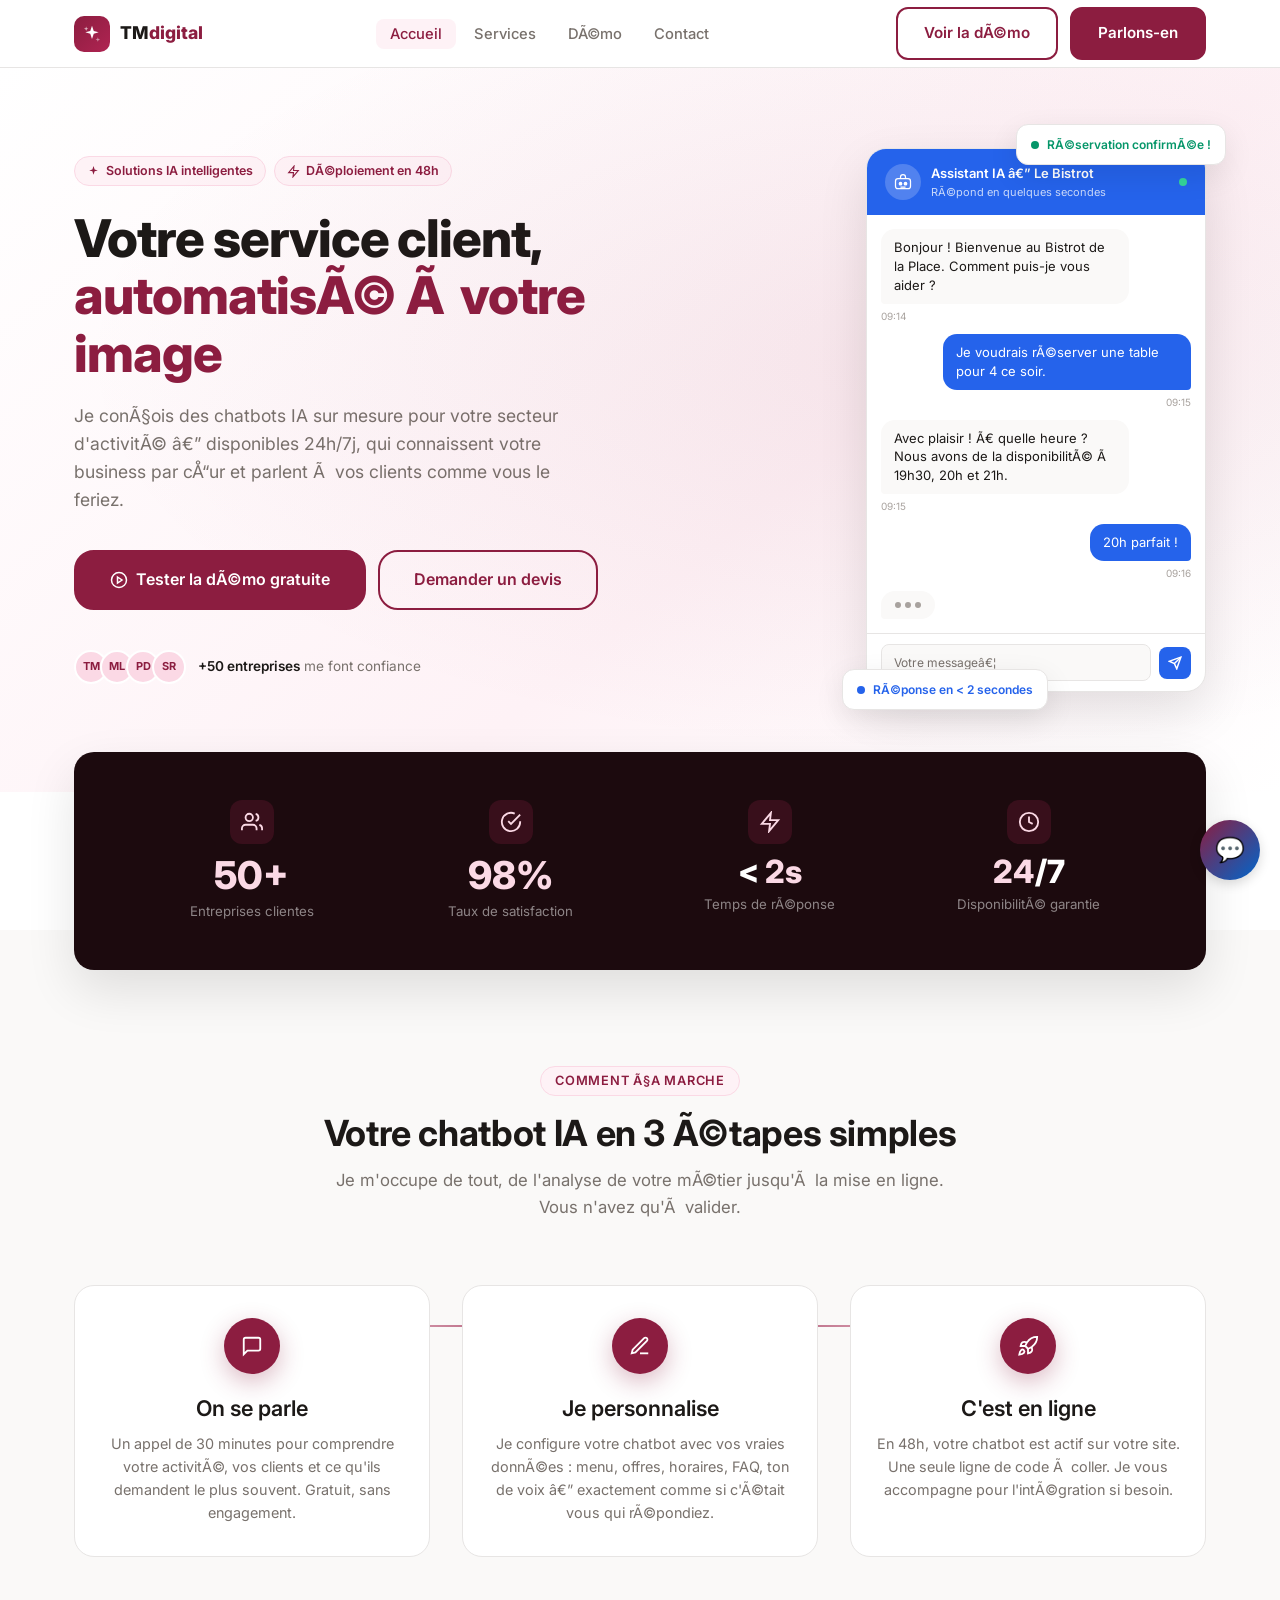
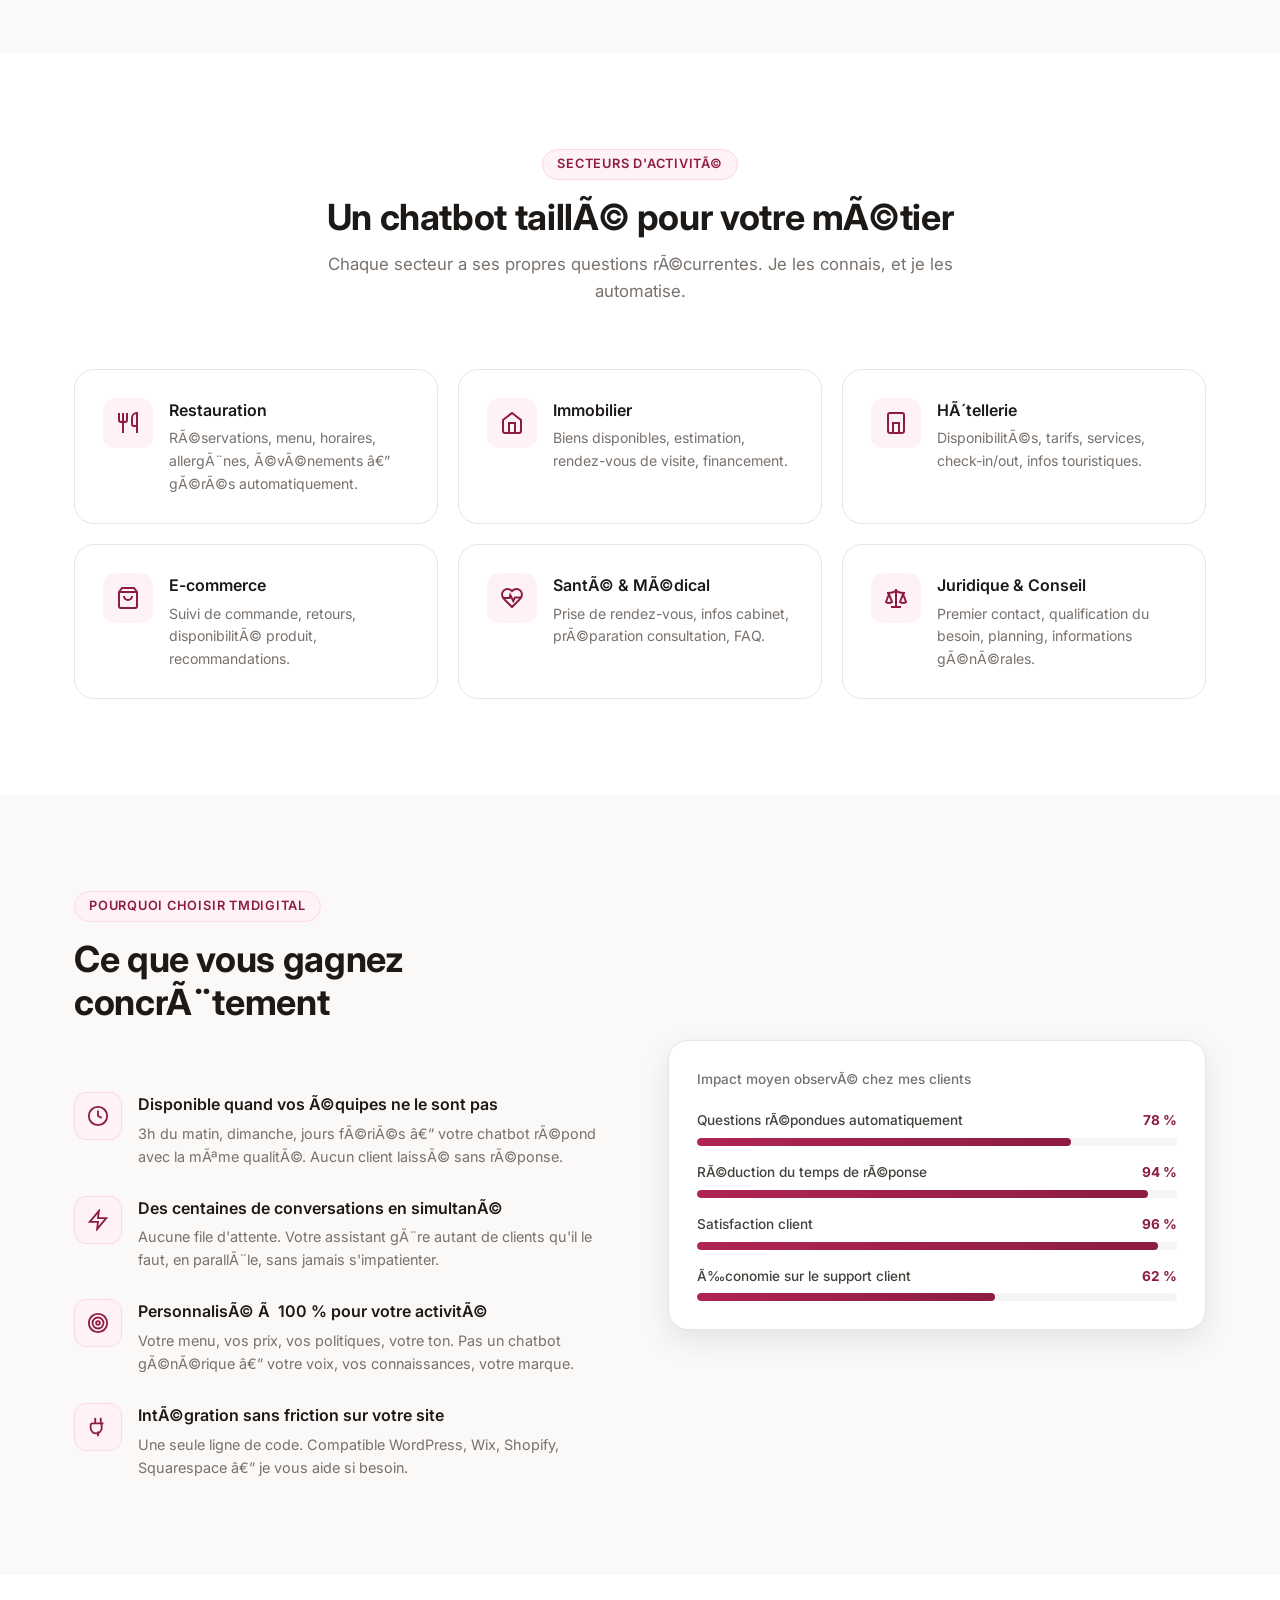
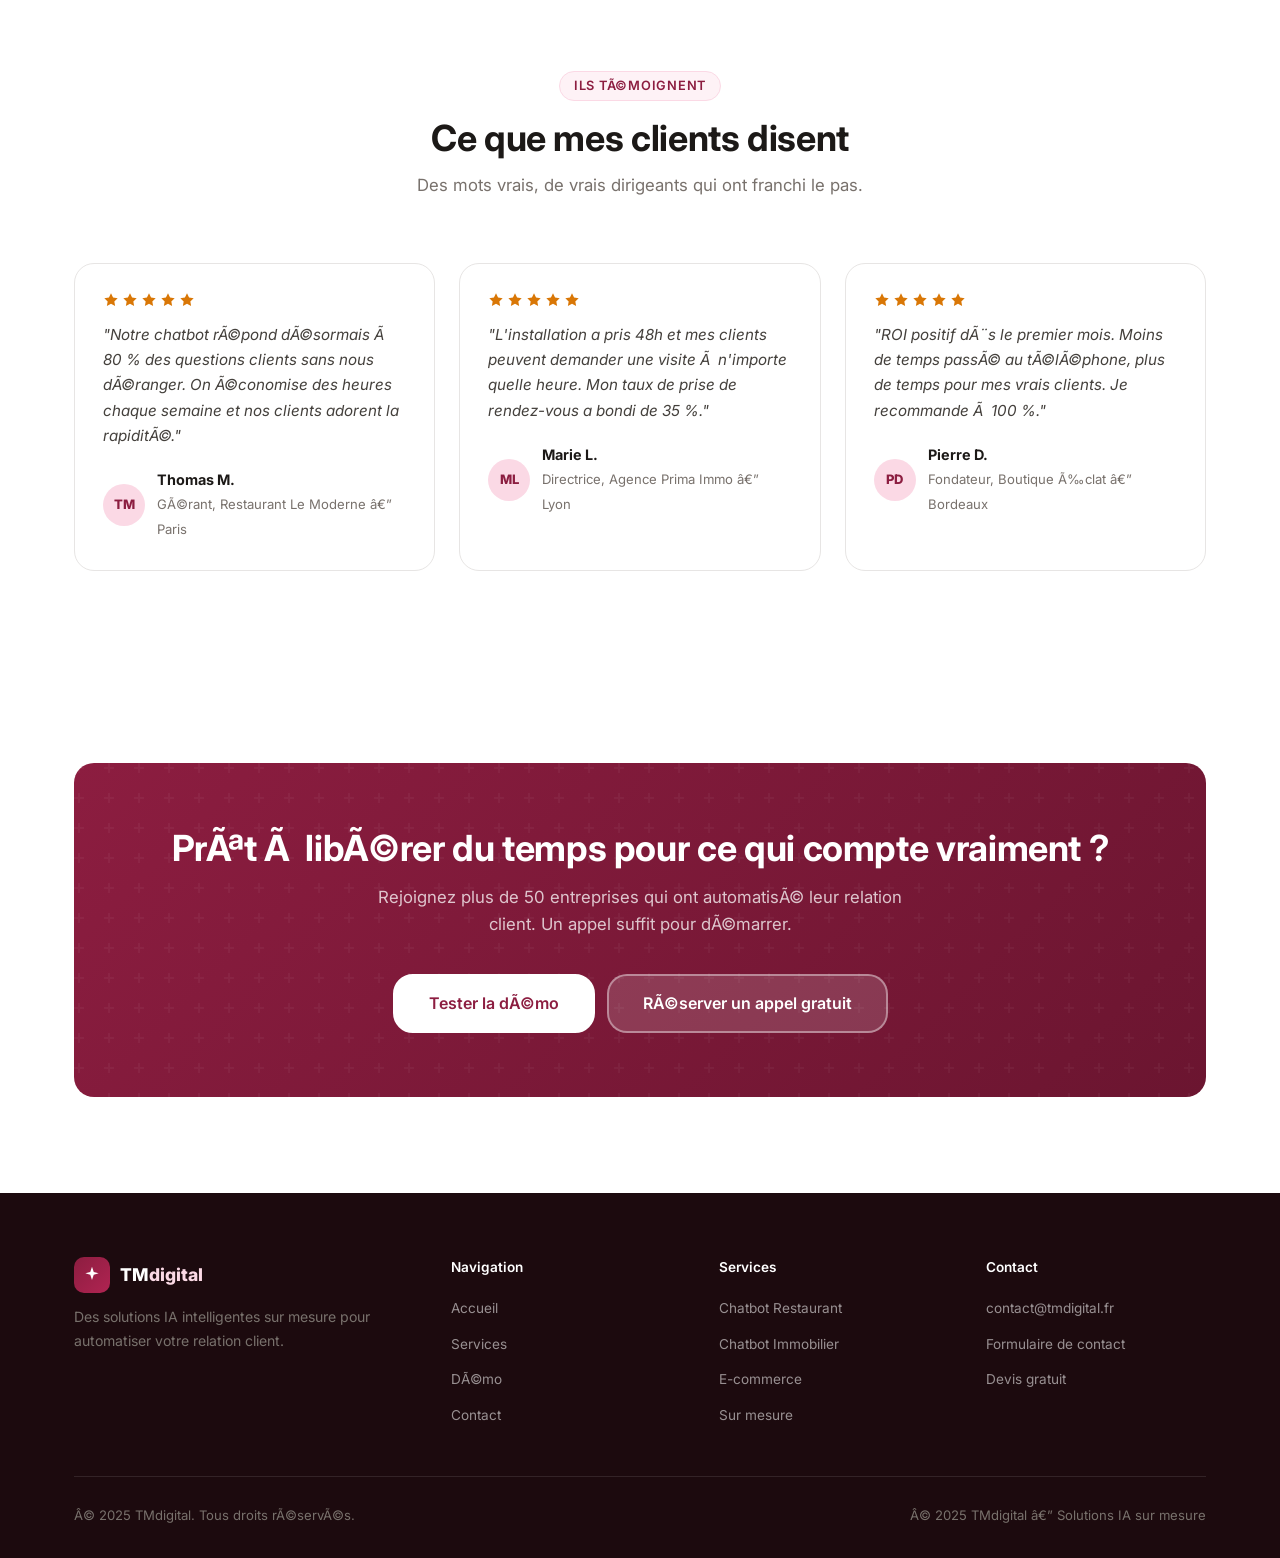
==== commit 79eaef74: "Feature: Ajouter widget de chat flottant Telegram + WhatsApp" ====
--- a/static/index.html
+++ b/static/index.html
@@ -1,18 +1,19 @@
-<!DOCTYPE html>
+﻿<!DOCTYPE html>
 <html lang="fr">
 <head>
   <meta charset="UTF-8" />
   <meta name="viewport" content="width=device-width, initial-scale=1.0" />
-  <title>TMdigital — Solutions IA sur mesure pour votre entreprise</title>
-  <meta name="description" content="TMdigital conçoit des chatbots IA personnalisés pour votre secteur. Restaurant, immobilier, e-commerce. Disponibles 24h/7j, intégrables en 48h." />
+  <title>TMdigital â€” Solutions IA sur mesure pour votre entreprise</title>
+  <meta name="description" content="TMdigital conÃ§oit des chatbots IA personnalisÃ©s pour votre secteur. Restaurant, immobilier, e-commerce. Disponibles 24h/7j, intÃ©grables en 48h." />
   <link rel="preconnect" href="https://fonts.googleapis.com" />
   <link rel="preconnect" href="https://fonts.gstatic.com" crossorigin />
   <link href="https://fonts.googleapis.com/css2?family=Inter:wght@400;500;600;700;800&display=swap" rel="stylesheet" />
   <link rel="stylesheet" href="/static/css/style.css" />
+  <link rel="stylesheet" href="/static/css/chat-widget.css" />
 </head>
 <body>
 
-<!-- ── Navigation ── -->
+<!-- â”€â”€ Navigation â”€â”€ -->
 <header class="nav">
   <div class="container nav-inner">
     <a href="/" class="nav-logo">
@@ -30,13 +31,13 @@
       <ul class="nav-links">
         <li><a href="/" class="active">Accueil</a></li>
         <li><a href="/services">Services</a></li>
-        <li><a href="/demo">Démo</a></li>
+        <li><a href="/demo">DÃ©mo</a></li>
         <li><a href="/contact">Contact</a></li>
       </ul>
     </nav>
     <div class="nav-cta">
-      <a href="/demo" class="btn btn-outline">Voir la démo</a>
-      <a href="tel:+32465741025" class="btn btn-primary">Parlons-en</a>
+      <a href="/demo" class="btn btn-outline">Voir la dÃ©mo</a>
+      <a href="/contact" class="btn btn-primary">Parlons-en</a>
     </div>
     <button class="nav-burger" aria-label="Menu" aria-expanded="false">
       <span></span><span></span><span></span>
@@ -44,7 +45,7 @@
   </div>
 </header>
 
-<!-- ── Hero ── -->
+<!-- â”€â”€ Hero â”€â”€ -->
 <section class="hero">
   <div class="container hero-grid">
     <div class="hero-content">
@@ -55,22 +56,22 @@
         </span>
         <span class="hero-badge">
           <svg viewBox="0 0 24 24" fill="none" stroke="currentColor" stroke-width="2"><path d="M13 2L3 14h9l-1 8 10-12h-9l1-8z"/></svg>
-          Déploiement en 48h
+          DÃ©ploiement en 48h
         </span>
       </div>
       <h1>
         Votre service client,<br>
-        <em>automatisé à votre image</em>
+        <em>automatisÃ© Ã  votre image</em>
       </h1>
       <p class="hero-sub">
-        Je conçois des chatbots IA sur mesure pour votre secteur d'activité —
-        disponibles 24h/7j, qui connaissent votre business par cœur et parlent
-        à vos clients comme vous le feriez.
+        Je conÃ§ois des chatbots IA sur mesure pour votre secteur d'activitÃ© â€”
+        disponibles 24h/7j, qui connaissent votre business par cÅ“ur et parlent
+        Ã  vos clients comme vous le feriez.
       </p>
       <div class="hero-actions">
         <a href="/demo" class="btn btn-primary btn-lg">
           <svg width="18" height="18" viewBox="0 0 24 24" fill="none" stroke="currentColor" stroke-width="2"><circle cx="12" cy="12" r="10"/><polygon points="10 8 16 12 10 16 10 8"/></svg>
-          Tester la démo gratuite
+          Tester la dÃ©mo gratuite
         </a>
         <a href="/contact" class="btn btn-outline btn-lg">Demander un devis</a>
       </div>
@@ -93,8 +94,8 @@
               <svg width="20" height="20" viewBox="0 0 24 24" fill="none" stroke="white" stroke-width="1.5"><rect x="3" y="8" width="18" height="12" rx="3"/><path d="M9 8V6a3 3 0 116 0v2"/><circle cx="9" cy="14" r="1.5" fill="white"/><circle cx="15" cy="14" r="1.5" fill="white"/><path d="M9 18h6"/></svg>
             </div>
             <div class="cm-info">
-              <h4>Assistant IA — Le Bistrot</h4>
-              <p>Répond en quelques secondes</p>
+              <h4>Assistant IA â€” Le Bistrot</h4>
+              <p>RÃ©pond en quelques secondes</p>
             </div>
             <div class="cm-status"></div>
           </div>
@@ -104,11 +105,11 @@
               <div class="cm-time">09:14</div>
             </div>
             <div class="cm-msg user">
-              <div class="cm-bubble">Je voudrais réserver une table pour 4 ce soir.</div>
+              <div class="cm-bubble">Je voudrais rÃ©server une table pour 4 ce soir.</div>
               <div class="cm-time">09:15</div>
             </div>
             <div class="cm-msg bot">
-              <div class="cm-bubble">Avec plaisir ! À quelle heure ? Nous avons de la disponibilité à 19h30, 20h et 21h.</div>
+              <div class="cm-bubble">Avec plaisir ! Ã€ quelle heure ? Nous avons de la disponibilitÃ© Ã  19h30, 20h et 21h.</div>
               <div class="cm-time">09:15</div>
             </div>
             <div class="cm-msg user">
@@ -124,7 +125,7 @@
             </div>
           </div>
           <div class="chat-mockup-input">
-            <div class="cm-input-field">Votre message…</div>
+            <div class="cm-input-field">Votre messageâ€¦</div>
             <div class="cm-send-btn">
               <svg width="14" height="14" viewBox="0 0 24 24" fill="none" stroke="white" stroke-width="2.5"><line x1="22" y1="2" x2="11" y2="13"/><polygon points="22 2 15 22 11 13 2 9 22 2"/></svg>
             </div>
@@ -132,18 +133,18 @@
         </div>
         <div class="float-badge float-badge-1">
           <div class="float-dot"></div>
-          Réservation confirmée !
+          RÃ©servation confirmÃ©e !
         </div>
         <div class="float-badge float-badge-2">
           <div class="float-dot"></div>
-          Réponse en &lt; 2 secondes
-        </div>
-      </div>
-    </div>
-  </div>
-</section>
-
-<!-- ── Stats ── -->
+          RÃ©ponse en &lt; 2 secondes
+        </div>
+      </div>
+    </div>
+  </div>
+</section>
+
+<!-- â”€â”€ Stats â”€â”€ -->
 <section class="section stats">
   <div class="container">
     <div class="stats-inner">
@@ -166,26 +167,26 @@
           <svg viewBox="0 0 24 24" fill="none" stroke="currentColor" stroke-width="2"><polygon points="13 2 3 14 12 14 11 22 21 10 12 10 13 2"/></svg>
         </div>
         <div class="stat-number" style="font-size:2rem">&lt; <em>2s</em></div>
-        <div class="stat-label">Temps de réponse</div>
+        <div class="stat-label">Temps de rÃ©ponse</div>
       </div>
       <div class="stat-item fade-up">
         <div class="stat-icon">
           <svg viewBox="0 0 24 24" fill="none" stroke="currentColor" stroke-width="2"><circle cx="12" cy="12" r="10"/><polyline points="12 6 12 12 16 14"/></svg>
         </div>
         <div class="stat-number" style="font-size:2rem"><em>24</em>/7</div>
-        <div class="stat-label">Disponibilité garantie</div>
-      </div>
-    </div>
-  </div>
-</section>
-
-<!-- ── Comment ça marche ── -->
+        <div class="stat-label">DisponibilitÃ© garantie</div>
+      </div>
+    </div>
+  </div>
+</section>
+
+<!-- â”€â”€ Comment Ã§a marche â”€â”€ -->
 <section class="section section--alt" style="padding-top:136px">
   <div class="container">
     <div class="section-header fade-up">
-      <span class="section-label">Comment ça marche</span>
-      <h2>Votre chatbot IA en 3 étapes simples</h2>
-      <p>Je m'occupe de tout, de l'analyse de votre métier jusqu'à la mise en ligne. Vous n'avez qu'à valider.</p>
+      <span class="section-label">Comment Ã§a marche</span>
+      <h2>Votre chatbot IA en 3 Ã©tapes simples</h2>
+      <p>Je m'occupe de tout, de l'analyse de votre mÃ©tier jusqu'Ã  la mise en ligne. Vous n'avez qu'Ã  valider.</p>
     </div>
     <div class="steps">
       <div class="step-card fade-up">
@@ -193,33 +194,33 @@
           <svg viewBox="0 0 24 24" fill="none" stroke="white" stroke-width="2"><path d="M21 15a2 2 0 01-2 2H7l-4 4V5a2 2 0 012-2h14a2 2 0 012 2z"/></svg>
         </div>
         <h3>On se parle</h3>
-        <p>Un appel de 30 minutes pour comprendre votre activité, vos clients et ce qu'ils demandent le plus souvent. Gratuit, sans engagement.</p>
+        <p>Un appel de 30 minutes pour comprendre votre activitÃ©, vos clients et ce qu'ils demandent le plus souvent. Gratuit, sans engagement.</p>
       </div>
       <div class="step-card fade-up">
         <div class="step-num">
           <svg viewBox="0 0 24 24" fill="none" stroke="white" stroke-width="2"><path d="M12 20h9"/><path d="M16.5 3.5a2.121 2.121 0 013 3L7 19l-4 1 1-4L16.5 3.5z"/></svg>
         </div>
         <h3>Je personnalise</h3>
-        <p>Je configure votre chatbot avec vos vraies données : menu, offres, horaires, FAQ, ton de voix — exactement comme si c'était vous qui répondiez.</p>
+        <p>Je configure votre chatbot avec vos vraies donnÃ©es : menu, offres, horaires, FAQ, ton de voix â€” exactement comme si c'Ã©tait vous qui rÃ©pondiez.</p>
       </div>
       <div class="step-card fade-up">
         <div class="step-num">
           <svg viewBox="0 0 24 24" fill="none" stroke="white" stroke-width="2"><path d="M4.5 16.5c-1.5 1.26-2 5-2 5s3.74-.5 5-2c.71-.84.7-2.13-.09-2.91a2.18 2.18 0 00-2.91-.09z"/><path d="m12 15-3-3a22 22 0 012-3.95A12.88 12.88 0 0122 2c0 2.72-.78 7.5-6 11a22.35 22.35 0 01-4 2z"/><path d="M9 12H4s.55-3.03 2-4c1.62-1.08 5 0 5 0"/><path d="M12 15v5s3.03-.55 4-2c1.08-1.62 0-5 0-5"/></svg>
         </div>
         <h3>C'est en ligne</h3>
-        <p>En 48h, votre chatbot est actif sur votre site. Une seule ligne de code à coller. Je vous accompagne pour l'intégration si besoin.</p>
-      </div>
-    </div>
-  </div>
-</section>
-
-<!-- ── Secteurs ── -->
+        <p>En 48h, votre chatbot est actif sur votre site. Une seule ligne de code Ã  coller. Je vous accompagne pour l'intÃ©gration si besoin.</p>
+      </div>
+    </div>
+  </div>
+</section>
+
+<!-- â”€â”€ Secteurs â”€â”€ -->
 <section class="section">
   <div class="container">
     <div class="section-header fade-up">
-      <span class="section-label">Secteurs d'activité</span>
-      <h2>Un chatbot taillé pour votre métier</h2>
-      <p>Chaque secteur a ses propres questions récurrentes. Je les connais, et je les automatise.</p>
+      <span class="section-label">Secteurs d'activitÃ©</span>
+      <h2>Un chatbot taillÃ© pour votre mÃ©tier</h2>
+      <p>Chaque secteur a ses propres questions rÃ©currentes. Je les connais, et je les automatise.</p>
     </div>
     <div class="industries-grid">
       <div class="industry-card fade-up">
@@ -228,7 +229,7 @@
         </div>
         <div class="industry-info">
           <h4>Restauration</h4>
-          <p>Réservations, menu, horaires, allergènes, événements — gérés automatiquement.</p>
+          <p>RÃ©servations, menu, horaires, allergÃ¨nes, Ã©vÃ©nements â€” gÃ©rÃ©s automatiquement.</p>
         </div>
       </div>
       <div class="industry-card fade-up">
@@ -245,8 +246,8 @@
           <svg viewBox="0 0 24 24" fill="none" stroke="currentColor" stroke-width="2"><rect x="4" y="2" width="16" height="20" rx="2"/><path d="M9 22V12h6v10"/><path d="M8 6h.01M12 6h.01M16 6h.01M8 10h.01M12 10h.01M16 10h.01"/></svg>
         </div>
         <div class="industry-info">
-          <h4>Hôtellerie</h4>
-          <p>Disponibilités, tarifs, services, check-in/out, infos touristiques.</p>
+          <h4>HÃ´tellerie</h4>
+          <p>DisponibilitÃ©s, tarifs, services, check-in/out, infos touristiques.</p>
         </div>
       </div>
       <div class="industry-card fade-up">
@@ -255,7 +256,7 @@
         </div>
         <div class="industry-info">
           <h4>E-commerce</h4>
-          <p>Suivi de commande, retours, disponibilité produit, recommandations.</p>
+          <p>Suivi de commande, retours, disponibilitÃ© produit, recommandations.</p>
         </div>
       </div>
       <div class="industry-card fade-up">
@@ -263,8 +264,8 @@
           <svg viewBox="0 0 24 24" fill="none" stroke="currentColor" stroke-width="2"><path d="M19 14c1.49-1.46 3-3.21 3-5.5A5.5 5.5 0 0016.5 3c-1.76 0-3 .5-4.5 2-1.5-1.5-2.74-2-4.5-2A5.5 5.5 0 002 8.5c0 2.3 1.5 4.05 3 5.5l7 7Z"/><path d="M3.22 12H9.5l.75-3 3 6 1.75-3.5H21"/></svg>
         </div>
         <div class="industry-info">
-          <h4>Santé & Médical</h4>
-          <p>Prise de rendez-vous, infos cabinet, préparation consultation, FAQ.</p>
+          <h4>SantÃ© & MÃ©dical</h4>
+          <p>Prise de rendez-vous, infos cabinet, prÃ©paration consultation, FAQ.</p>
         </div>
       </div>
       <div class="industry-card fade-up">
@@ -273,29 +274,29 @@
         </div>
         <div class="industry-info">
           <h4>Juridique & Conseil</h4>
-          <p>Premier contact, qualification du besoin, planning, informations générales.</p>
-        </div>
-      </div>
-    </div>
-  </div>
-</section>
-
-<!-- ── Avantages ── -->
+          <p>Premier contact, qualification du besoin, planning, informations gÃ©nÃ©rales.</p>
+        </div>
+      </div>
+    </div>
+  </div>
+</section>
+
+<!-- â”€â”€ Avantages â”€â”€ -->
 <section class="section section--alt">
   <div class="container">
     <div class="benefits-grid">
       <div class="benefits-list">
         <div class="section-header" style="text-align:left;margin-bottom:40px;margin-inline:0">
           <span class="section-label fade-up">Pourquoi choisir TMdigital</span>
-          <h2 class="fade-up">Ce que vous gagnez concrètement</h2>
+          <h2 class="fade-up">Ce que vous gagnez concrÃ¨tement</h2>
         </div>
         <div class="benefit-item fade-up">
           <div class="benefit-icon">
             <svg viewBox="0 0 24 24" fill="none" stroke="currentColor" stroke-width="2"><circle cx="12" cy="12" r="10"/><polyline points="12 6 12 12 16 14"/></svg>
           </div>
           <div class="benefit-text">
-            <h4>Disponible quand vos équipes ne le sont pas</h4>
-            <p>3h du matin, dimanche, jours fériés — votre chatbot répond avec la même qualité. Aucun client laissé sans réponse.</p>
+            <h4>Disponible quand vos Ã©quipes ne le sont pas</h4>
+            <p>3h du matin, dimanche, jours fÃ©riÃ©s â€” votre chatbot rÃ©pond avec la mÃªme qualitÃ©. Aucun client laissÃ© sans rÃ©ponse.</p>
           </div>
         </div>
         <div class="benefit-item fade-up">
@@ -303,8 +304,8 @@
             <svg viewBox="0 0 24 24" fill="none" stroke="currentColor" stroke-width="2"><polygon points="13 2 3 14 12 14 11 22 21 10 12 10 13 2"/></svg>
           </div>
           <div class="benefit-text">
-            <h4>Des centaines de conversations en simultané</h4>
-            <p>Aucune file d'attente. Votre assistant gère autant de clients qu'il le faut, en parallèle, sans jamais s'impatienter.</p>
+            <h4>Des centaines de conversations en simultanÃ©</h4>
+            <p>Aucune file d'attente. Votre assistant gÃ¨re autant de clients qu'il le faut, en parallÃ¨le, sans jamais s'impatienter.</p>
           </div>
         </div>
         <div class="benefit-item fade-up">
@@ -312,8 +313,8 @@
             <svg viewBox="0 0 24 24" fill="none" stroke="currentColor" stroke-width="2"><circle cx="12" cy="12" r="10"/><circle cx="12" cy="12" r="6"/><circle cx="12" cy="12" r="2"/></svg>
           </div>
           <div class="benefit-text">
-            <h4>Personnalisé à 100 % pour votre activité</h4>
-            <p>Votre menu, vos prix, vos politiques, votre ton. Pas un chatbot générique — votre voix, vos connaissances, votre marque.</p>
+            <h4>PersonnalisÃ© Ã  100 % pour votre activitÃ©</h4>
+            <p>Votre menu, vos prix, vos politiques, votre ton. Pas un chatbot gÃ©nÃ©rique â€” votre voix, vos connaissances, votre marque.</p>
           </div>
         </div>
         <div class="benefit-item fade-up">
@@ -321,24 +322,24 @@
             <svg viewBox="0 0 24 24" fill="none" stroke="currentColor" stroke-width="2"><path d="M12 22v-5"/><path d="M9 8V2"/><path d="M15 8V2"/><path d="M18 8H6a2 2 0 00-2 2v3a6 6 0 0012 0v-3a2 2 0 00-2-2Z"/></svg>
           </div>
           <div class="benefit-text">
-            <h4>Intégration sans friction sur votre site</h4>
-            <p>Une seule ligne de code. Compatible WordPress, Wix, Shopify, Squarespace — je vous aide si besoin.</p>
+            <h4>IntÃ©gration sans friction sur votre site</h4>
+            <p>Une seule ligne de code. Compatible WordPress, Wix, Shopify, Squarespace â€” je vous aide si besoin.</p>
           </div>
         </div>
       </div>
       <div class="benefits-visual fade-up">
         <div class="metrics-card">
-          <h4>Impact moyen observé chez mes clients</h4>
+          <h4>Impact moyen observÃ© chez mes clients</h4>
           <div class="metric-bar-item">
             <div class="metric-label">
-              <span>Questions répondues automatiquement</span>
+              <span>Questions rÃ©pondues automatiquement</span>
               <span>78 %</span>
             </div>
             <div class="metric-bar"><div class="metric-fill" style="width:78%"></div></div>
           </div>
           <div class="metric-bar-item">
             <div class="metric-label">
-              <span>Réduction du temps de réponse</span>
+              <span>RÃ©duction du temps de rÃ©ponse</span>
               <span>94 %</span>
             </div>
             <div class="metric-bar"><div class="metric-fill" style="width:94%"></div></div>
@@ -352,7 +353,7 @@
           </div>
           <div class="metric-bar-item">
             <div class="metric-label">
-              <span>Économie sur le support client</span>
+              <span>Ã‰conomie sur le support client</span>
               <span>62 %</span>
             </div>
             <div class="metric-bar"><div class="metric-fill" style="width:62%"></div></div>
@@ -363,11 +364,11 @@
   </div>
 </section>
 
-<!-- ── Témoignages ── -->
+<!-- â”€â”€ TÃ©moignages â”€â”€ -->
 <section class="section">
   <div class="container">
     <div class="section-header fade-up">
-      <span class="section-label">Ils témoignent</span>
+      <span class="section-label">Ils tÃ©moignent</span>
       <h2>Ce que mes clients disent</h2>
       <p>Des mots vrais, de vrais dirigeants qui ont franchi le pas.</p>
     </div>
@@ -381,14 +382,14 @@
           <svg viewBox="0 0 24 24" fill="currentColor"><polygon points="12 2 15.09 8.26 22 9.27 17 14.14 18.18 21.02 12 17.77 5.82 21.02 7 14.14 2 9.27 8.91 8.26 12 2"/></svg>
         </div>
         <p class="testimonial-text">
-          "Notre chatbot répond désormais à 80 % des questions clients sans nous déranger.
-          On économise des heures chaque semaine et nos clients adorent la rapidité."
+          "Notre chatbot rÃ©pond dÃ©sormais Ã  80 % des questions clients sans nous dÃ©ranger.
+          On Ã©conomise des heures chaque semaine et nos clients adorent la rapiditÃ©."
         </p>
         <div class="testimonial-author">
           <div class="author-avatar">TM</div>
           <div class="author-info">
             <strong>Thomas M.</strong>
-            <span>Gérant, Restaurant Le Moderne — Paris</span>
+            <span>GÃ©rant, Restaurant Le Moderne â€” Paris</span>
           </div>
         </div>
       </div>
@@ -401,14 +402,14 @@
           <svg viewBox="0 0 24 24" fill="currentColor"><polygon points="12 2 15.09 8.26 22 9.27 17 14.14 18.18 21.02 12 17.77 5.82 21.02 7 14.14 2 9.27 8.91 8.26 12 2"/></svg>
         </div>
         <p class="testimonial-text">
-          "L'installation a pris 48h et mes clients peuvent demander une visite à n'importe quelle heure.
+          "L'installation a pris 48h et mes clients peuvent demander une visite Ã  n'importe quelle heure.
           Mon taux de prise de rendez-vous a bondi de 35 %."
         </p>
         <div class="testimonial-author">
           <div class="author-avatar">ML</div>
           <div class="author-info">
             <strong>Marie L.</strong>
-            <span>Directrice, Agence Prima Immo — Lyon</span>
+            <span>Directrice, Agence Prima Immo â€” Lyon</span>
           </div>
         </div>
       </div>
@@ -421,38 +422,38 @@
           <svg viewBox="0 0 24 24" fill="currentColor"><polygon points="12 2 15.09 8.26 22 9.27 17 14.14 18.18 21.02 12 17.77 5.82 21.02 7 14.14 2 9.27 8.91 8.26 12 2"/></svg>
         </div>
         <p class="testimonial-text">
-          "ROI positif dès le premier mois. Moins de temps passé au téléphone,
-          plus de temps pour mes vrais clients. Je recommande à 100 %."
+          "ROI positif dÃ¨s le premier mois. Moins de temps passÃ© au tÃ©lÃ©phone,
+          plus de temps pour mes vrais clients. Je recommande Ã  100 %."
         </p>
         <div class="testimonial-author">
           <div class="author-avatar">PD</div>
           <div class="author-info">
             <strong>Pierre D.</strong>
-            <span>Fondateur, Boutique Éclat — Bordeaux</span>
-          </div>
-        </div>
-      </div>
-    </div>
-  </div>
-</section>
-
-<!-- ── CTA ── -->
+            <span>Fondateur, Boutique Ã‰clat â€” Bordeaux</span>
+          </div>
+        </div>
+      </div>
+    </div>
+  </div>
+</section>
+
+<!-- â”€â”€ CTA â”€â”€ -->
 <section class="section">
   <div class="container">
     <div class="cta-banner fade-up">
-      <h2>Prêt à libérer du temps pour ce qui compte vraiment ?</h2>
-      <p>Rejoignez plus de 50 entreprises qui ont automatisé leur relation client. Un appel suffit pour démarrer.</p>
+      <h2>PrÃªt Ã  libÃ©rer du temps pour ce qui compte vraiment ?</h2>
+      <p>Rejoignez plus de 50 entreprises qui ont automatisÃ© leur relation client. Un appel suffit pour dÃ©marrer.</p>
       <div class="btn-actions">
-        <a href="/demo" class="btn btn-white btn-lg">Tester la démo</a>
-        <a href="tel:+32465741025" class="btn btn-lg" style="background:rgba(255,255,255,.15);color:#fff;border-color:rgba(255,255,255,.4)">
-          Réserver un appel gratuit
+        <a href="/demo" class="btn btn-white btn-lg">Tester la dÃ©mo</a>
+        <a href="/contact" class="btn btn-lg" style="background:rgba(255,255,255,.15);color:#fff;border-color:rgba(255,255,255,.4)">
+          RÃ©server un appel gratuit
         </a>
       </div>
     </div>
   </div>
 </section>
 
-<!-- ── Footer ── -->
+<!-- â”€â”€ Footer â”€â”€ -->
 <footer class="footer">
   <div class="container">
     <div class="footer-grid">
@@ -470,7 +471,7 @@
         <ul class="footer-links">
           <li><a href="/">Accueil</a></li>
           <li><a href="/services">Services</a></li>
-          <li><a href="/demo">Démo</a></li>
+          <li><a href="/demo">DÃ©mo</a></li>
           <li><a href="/contact">Contact</a></li>
         </ul>
       </div>
@@ -493,12 +494,14 @@
       </div>
     </div>
     <div class="footer-bottom">
-      <p>© 2025 TMdigital. Tous droits réservés.</p>
-      <p>© 2025 TMdigital — Solutions IA sur mesure</p>
+      <p>Â© 2025 TMdigital. Tous droits rÃ©servÃ©s.</p>
+      <p>Â© 2025 TMdigital â€” Solutions IA sur mesure</p>
     </div>
   </div>
 </footer>
 
 <script src="/static/js/main.js"></script>
+<script src="/static/js/chat-widget.js"></script>
 </body>
 </html>
+
--- a/static/css/style.css
+++ b/static/css/style.css
@@ -801,6 +801,35 @@
   border: 1px solid var(--border);
   border-radius: var(--radius-lg);
   padding: 14px 16px;
+}
+.demo-tip-clickable {
+  all: unset;
+  display: flex;
+  align-items: flex-start;
+  gap: 14px;
+  background: var(--bg-alt);
+  border: 1.5px solid var(--border);
+  border-radius: var(--radius-lg);
+  padding: 14px 16px;
+  cursor: pointer;
+  transition: all 200ms ease;
+  pointer-events: auto;
+  user-select: none;
+  -webkit-user-select: none;
+  -webkit-touch-callout: none;
+}
+.demo-tip-clickable:hover {
+  background: var(--primary-50);
+  border-color: var(--primary);
+  transform: translateX(4px);
+}
+.demo-tip-clickable:active {
+  transform: translateX(2px);
+}
+.demo-tip-clickable.active {
+  background: var(--primary-50);
+  border-color: var(--primary-500);
+  box-shadow: 0 0 0 3px rgba(26, 86, 219, 0.1);
 }
 .demo-tip-icon {
   width: 38px; height: 38px;
--- a/static/css/chat-widget.css
+++ b/static/css/chat-widget.css
@@ -0,0 +1,176 @@
+/* Chat Widget Flottant */
+.chat-widget-container {
+  position: fixed;
+  bottom: 20px;
+  right: 20px;
+  font-family: -apple-system, BlinkMacSystemFont, 'Segoe UI', Roboto, Oxygen, Ubuntu, Cantarell, sans-serif;
+  z-index: 9999;
+}
+
+.chat-widget-bubble {
+  width: 60px;
+  height: 60px;
+  background: linear-gradient(135deg, var(--primary) 0%, #0066cc 100%);
+  border-radius: 50%;
+  display: flex;
+  align-items: center;
+  justify-content: center;
+  cursor: pointer;
+  box-shadow: 0 4px 12px rgba(0, 0, 0, 0.15);
+  transition: all 0.3s ease;
+  border: none;
+  color: white;
+  font-size: 24px;
+}
+
+.chat-widget-bubble:hover {
+  transform: scale(1.1);
+  box-shadow: 0 6px 20px rgba(0, 0, 0, 0.25);
+}
+
+.chat-widget-bubble.active {
+  background: linear-gradient(135deg, #ff6b6b 0%, #ee5a6f 100%);
+}
+
+.chat-widget-menu {
+  position: absolute;
+  bottom: 80px;
+  right: 0;
+  background: white;
+  border-radius: 12px;
+  box-shadow: 0 5px 40px rgba(0, 0, 0, 0.16);
+  overflow: hidden;
+  min-width: 280px;
+  opacity: 0;
+  visibility: hidden;
+  transform: translateY(10px) scale(0.95);
+  transition: all 0.3s ease;
+}
+
+.chat-widget-menu.active {
+  opacity: 1;
+  visibility: visible;
+  transform: translateY(0) scale(1);
+}
+
+.chat-widget-header {
+  background: linear-gradient(135deg, var(--primary) 0%, #0066cc 100%);
+  color: white;
+  padding: 16px;
+  text-align: center;
+}
+
+.chat-widget-header h3 {
+  margin: 0;
+  font-size: 16px;
+  font-weight: 600;
+}
+
+.chat-widget-header p {
+  margin: 4px 0 0 0;
+  font-size: 12px;
+  opacity: 0.9;
+}
+
+.chat-widget-buttons {
+  display: flex;
+  flex-direction: column;
+  gap: 0;
+}
+
+.chat-widget-button {
+  display: flex;
+  align-items: center;
+  gap: 12px;
+  padding: 16px;
+  border: none;
+  background: white;
+  cursor: pointer;
+  transition: background-color 0.2s ease;
+  border-bottom: 1px solid #f0f0f0;
+  text-align: left;
+  font-size: 14px;
+  font-weight: 500;
+  color: #333;
+  text-decoration: none;
+  display: flex;
+}
+
+.chat-widget-button:last-child {
+  border-bottom: none;
+}
+
+.chat-widget-button:hover {
+  background-color: #f9f9f9;
+}
+
+.chat-widget-button svg {
+  width: 24px;
+  height: 24px;
+  flex-shrink: 0;
+}
+
+.chat-widget-button.telegram {
+  color: #0088cc;
+}
+
+.chat-widget-button.telegram:hover {
+  background-color: #f0f7ff;
+}
+
+.chat-widget-button.whatsapp {
+  color: #25d366;
+}
+
+.chat-widget-button.whatsapp:hover {
+  background-color: #f0fdf4;
+}
+
+.chat-widget-button-text {
+  display: flex;
+  flex-direction: column;
+  gap: 2px;
+}
+
+.chat-widget-button-text strong {
+  font-weight: 600;
+  font-size: 13px;
+}
+
+.chat-widget-button-text small {
+  font-size: 11px;
+  opacity: 0.7;
+}
+
+/* Animation pulse pour le bubble */
+@keyframes pulse {
+  0%, 100% {
+    box-shadow: 0 4px 12px rgba(0, 0, 0, 0.15);
+  }
+  50% {
+    box-shadow: 0 4px 20px rgba(0, 0, 0, 0.25);
+  }
+}
+
+.chat-widget-bubble.pulse {
+  animation: pulse 2s infinite;
+}
+
+/* Mobile responsif */
+@media (max-width: 640px) {
+  .chat-widget-container {
+    bottom: 16px;
+    right: 16px;
+  }
+
+  .chat-widget-menu {
+    min-width: 260px;
+    bottom: 70px;
+  }
+
+  .chat-widget-bubble {
+    width: 56px;
+    height: 56px;
+    font-size: 22px;
+  }
+}
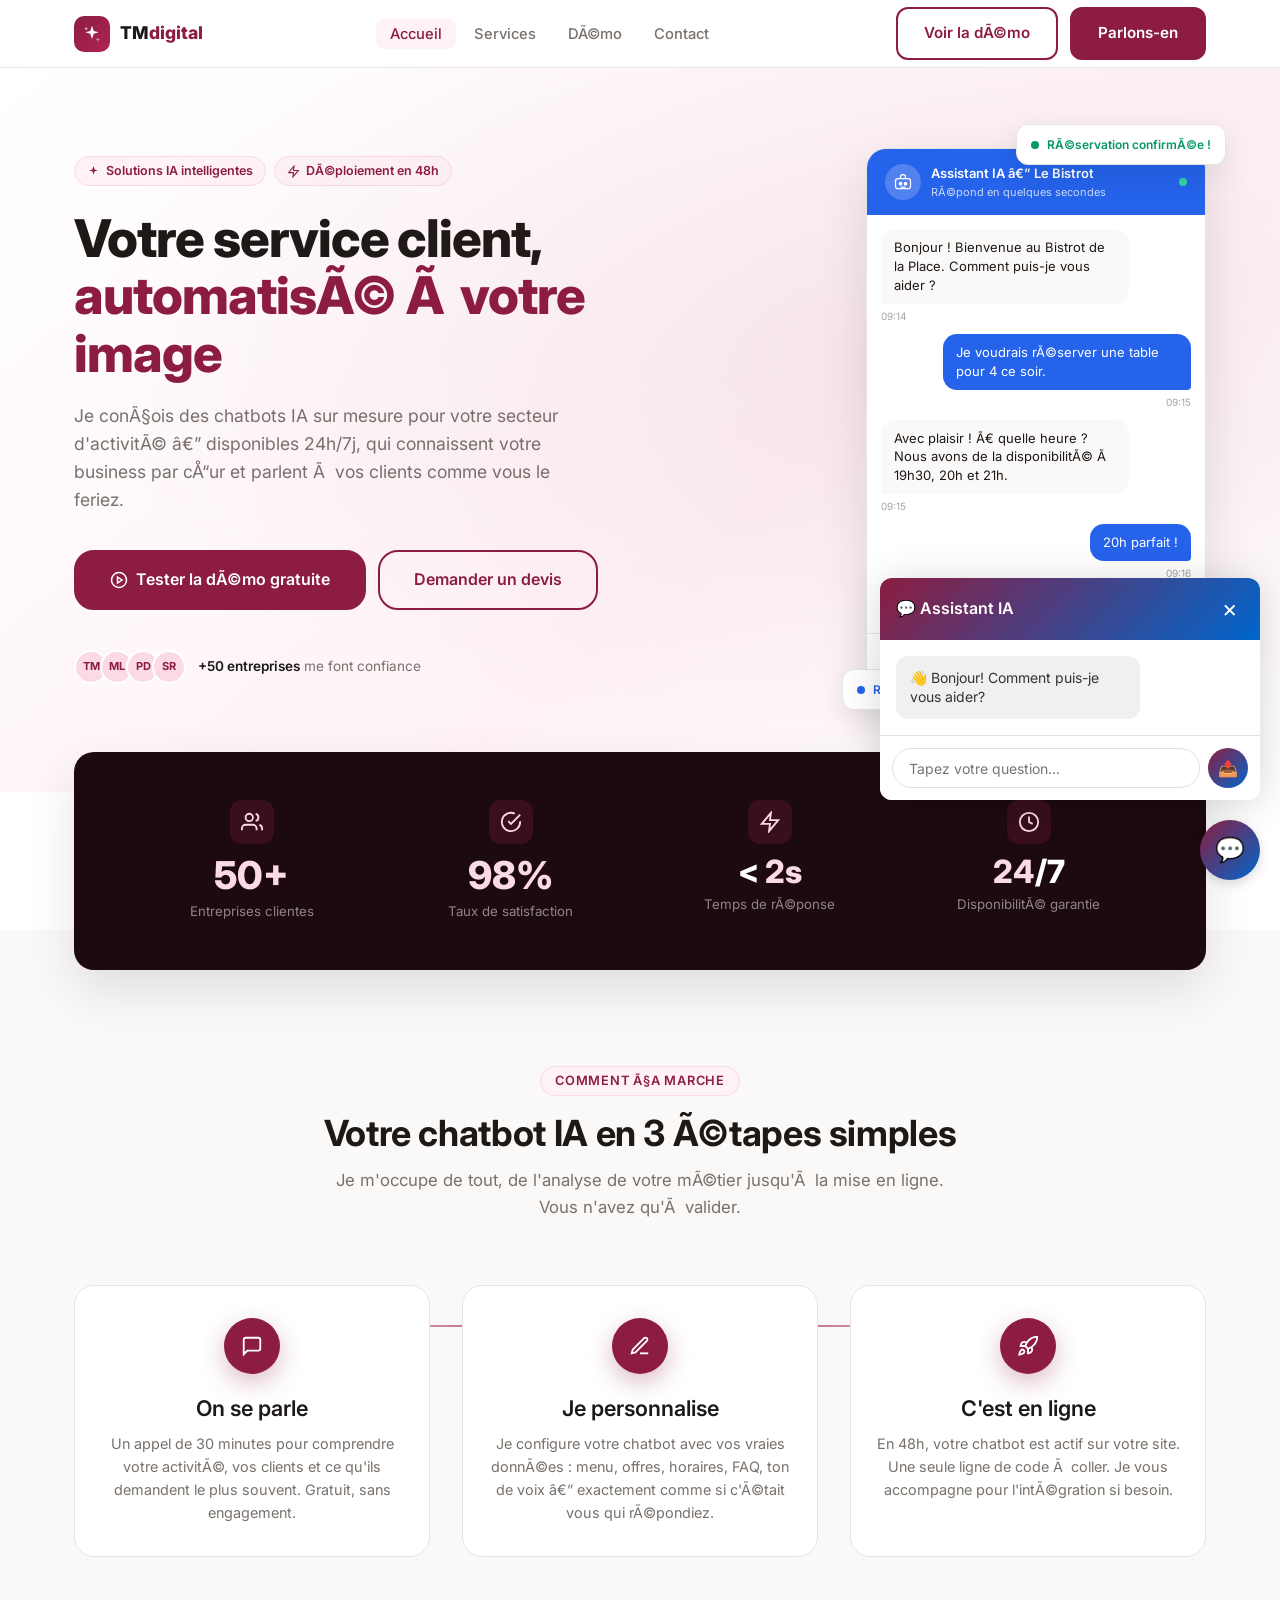
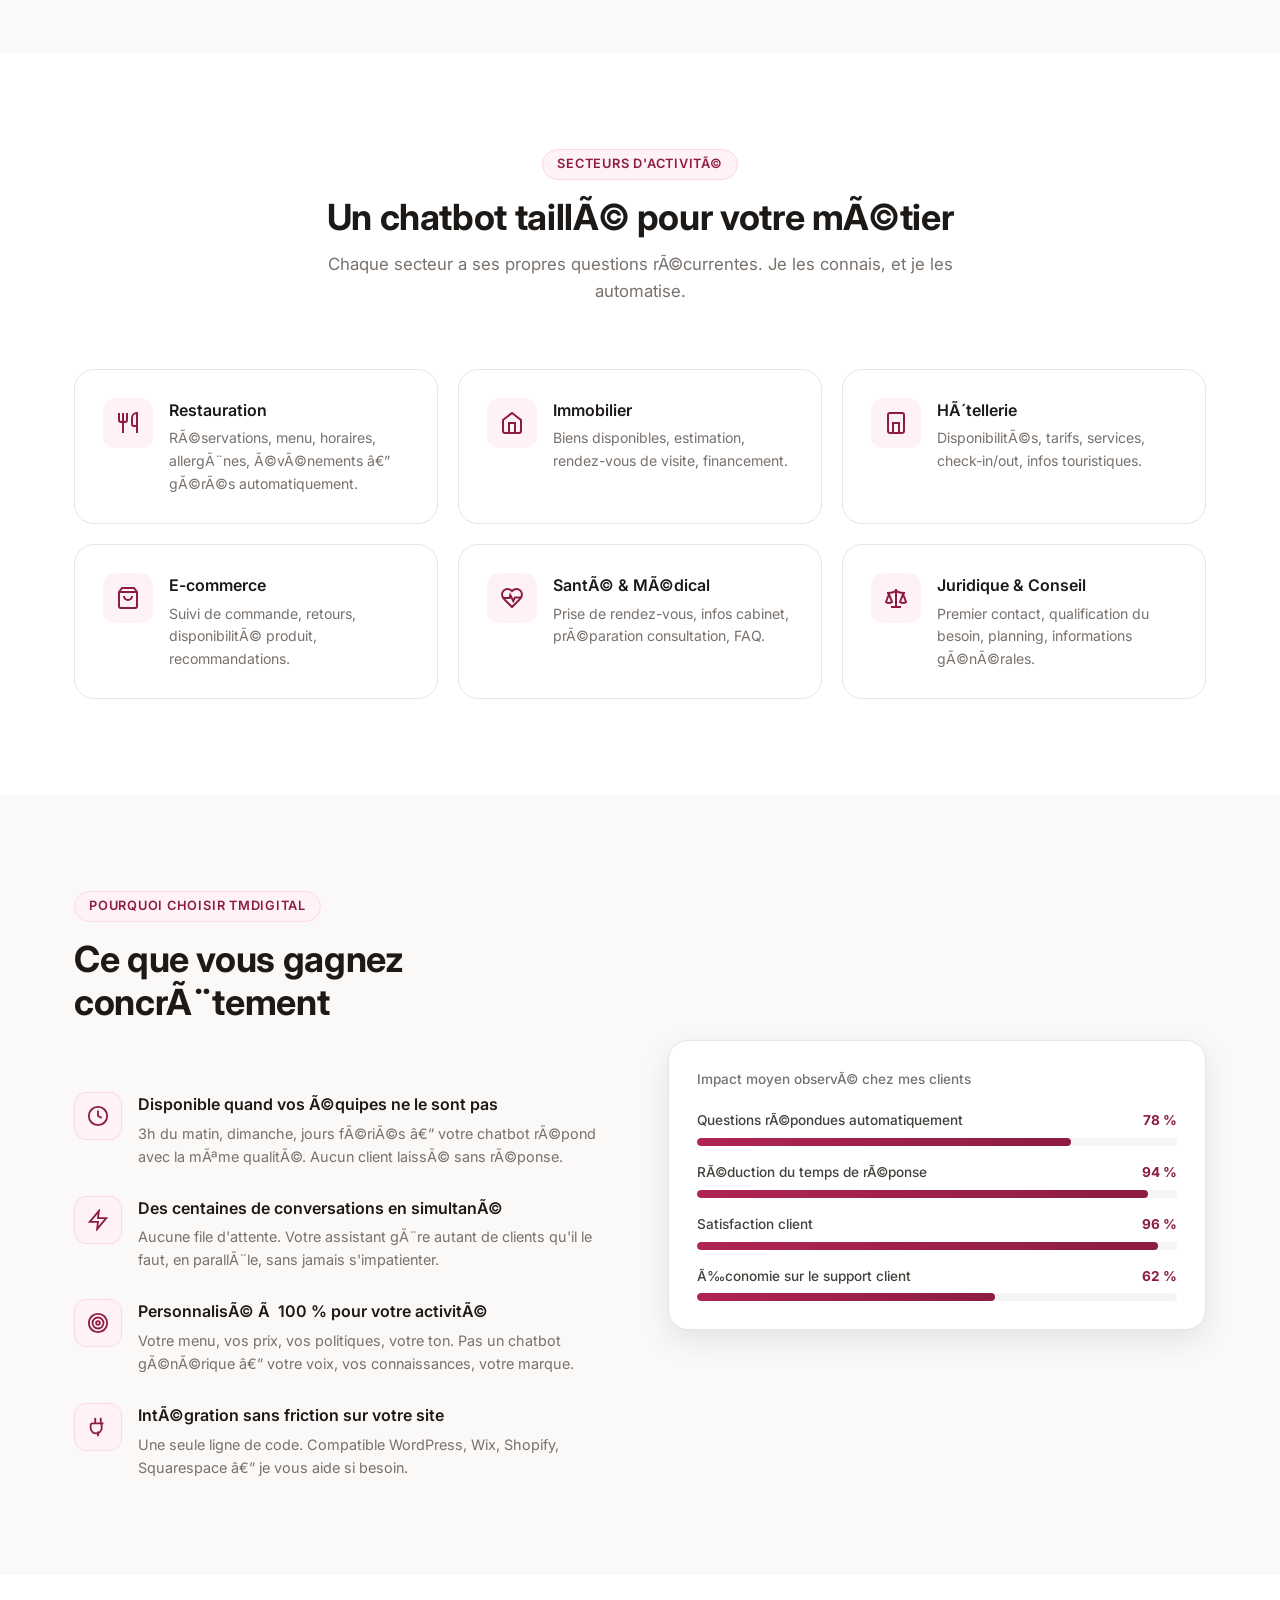
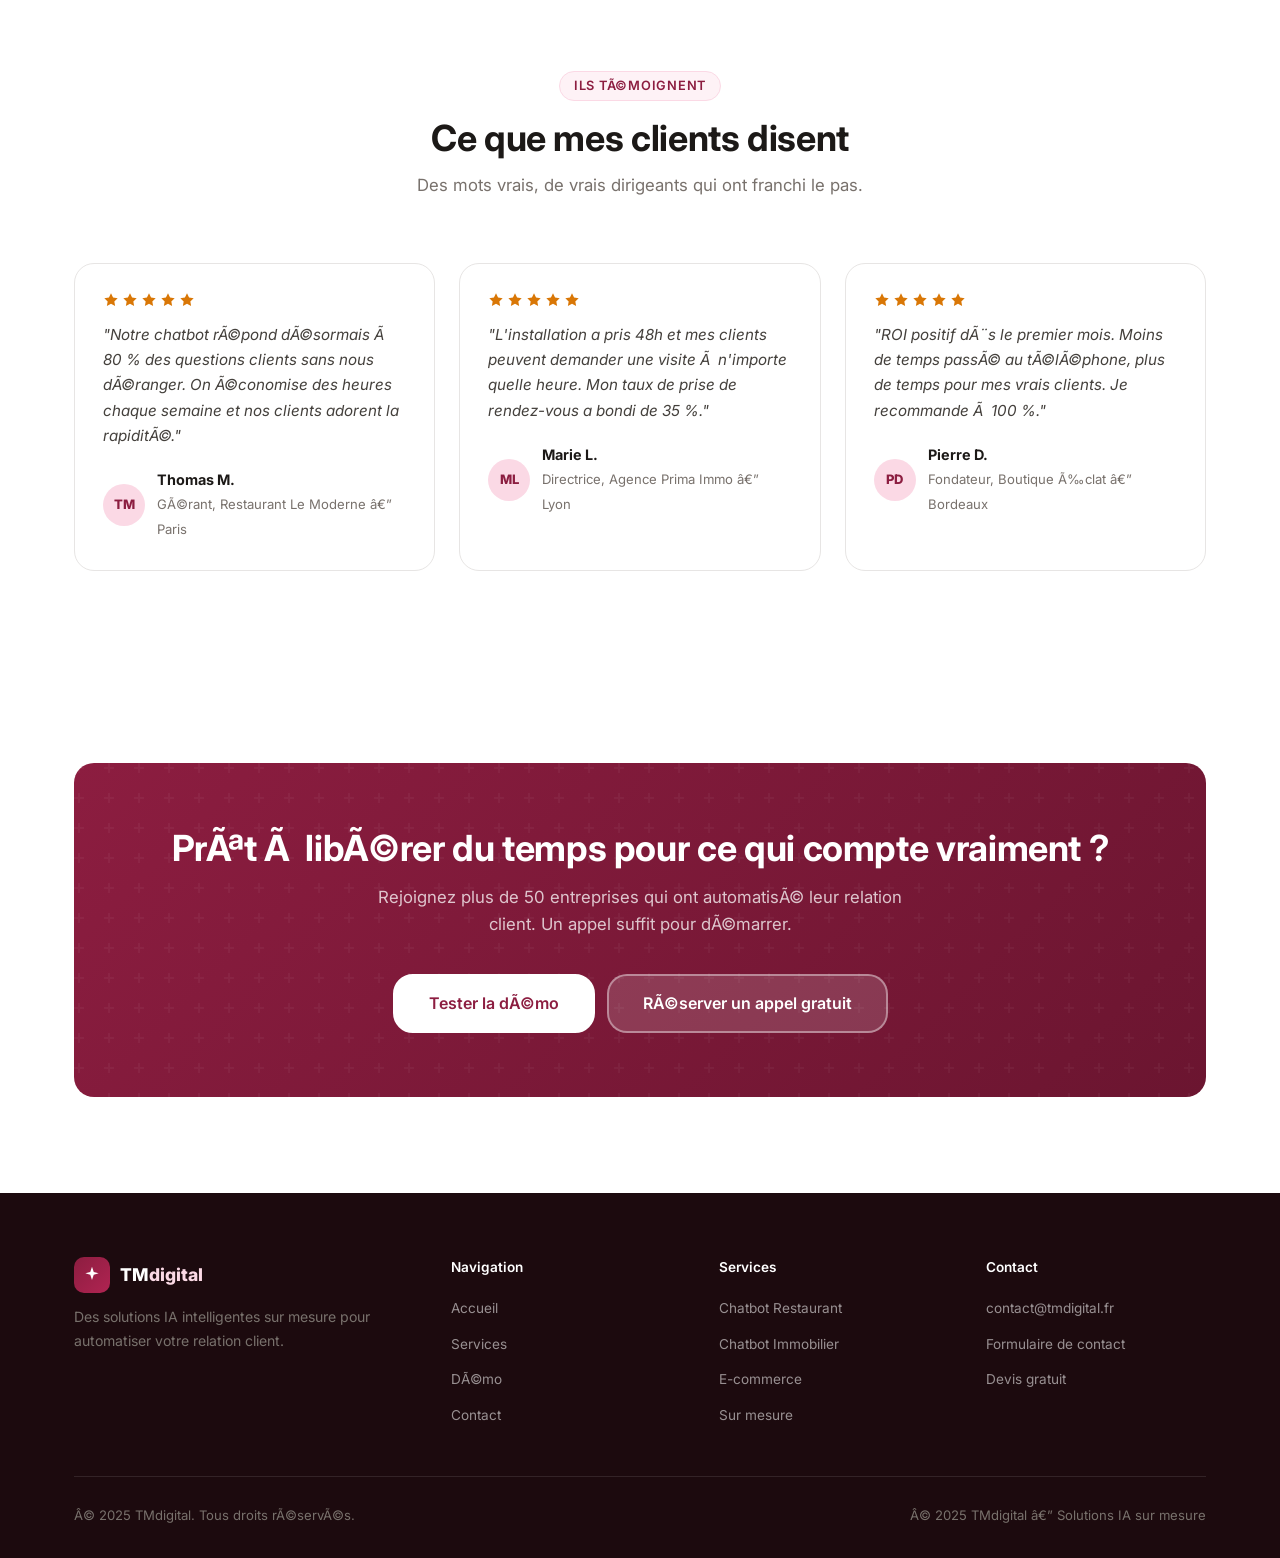
==== commit 18efcccb: "Feature: Ajouter chat widget en temps réel + API /api/chat + réactiver bot Telegram" ====
--- a/static/index.html
+++ b/static/index.html
@@ -502,6 +502,7 @@
 
 <script src="/static/js/main.js"></script>
 <script src="/static/js/chat-widget.js"></script>
+<script src="/static/js/live-chat.js"></script>
 </body>
 </html>
 
--- a/static/css/chat-widget.css
+++ b/static/css/chat-widget.css
@@ -157,15 +157,20 @@
 }
 
 /* Mobile responsif */
-@media (max-width: 640px) {
+@media (max-width: 768px) {
   .chat-widget-container {
-    bottom: 16px;
-    right: 16px;
+    bottom: 12px;
+    right: 12px;
   }
 
   .chat-widget-menu {
-    min-width: 260px;
+    position: fixed;
     bottom: 70px;
+    right: 12px;
+    left: 12px;
+    min-width: auto;
+    max-width: calc(100vw - 24px);
+    width: auto;
   }
 
   .chat-widget-bubble {
@@ -173,4 +178,46 @@
     height: 56px;
     font-size: 22px;
   }
-}
+
+  .chat-widget-header {
+    padding: 14px;
+  }
+
+  .chat-widget-header h3 {
+    font-size: 15px;
+  }
+
+  .chat-widget-header p {
+    font-size: 11px;
+  }
+
+  .chat-widget-button {
+    padding: 14px 12px;
+    font-size: 13px;
+    gap: 10px;
+  }
+
+  .chat-widget-button svg {
+    width: 20px;
+    height: 20px;
+  }
+
+  .chat-widget-button-text strong {
+    font-size: 12px;
+  }
+
+  .chat-widget-button-text small {
+    font-size: 10px;
+  }
+}
+
+@media (max-width: 480px) {
+  .chat-widget-menu {
+    bottom: 65px;
+  }
+
+  .chat-widget-button {
+    padding: 12px 10px;
+    font-size: 12px;
+  }
+}
